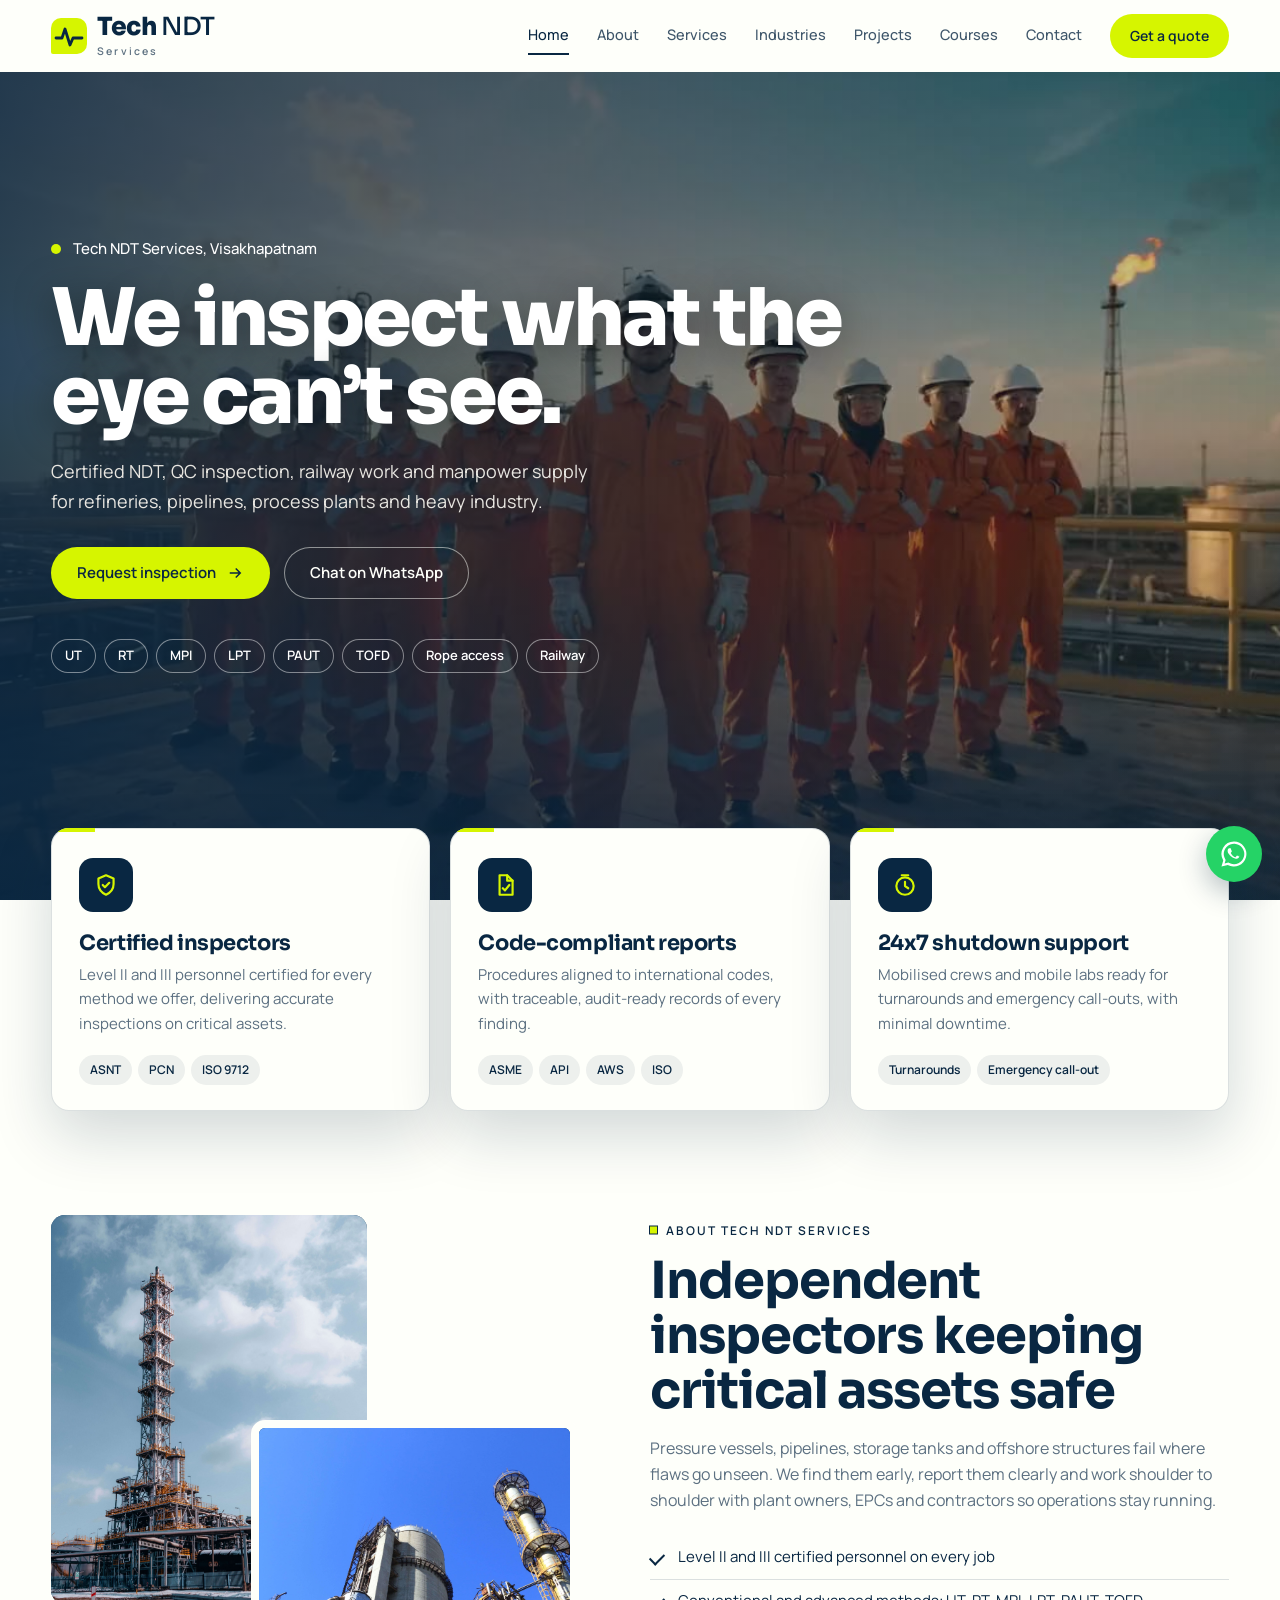
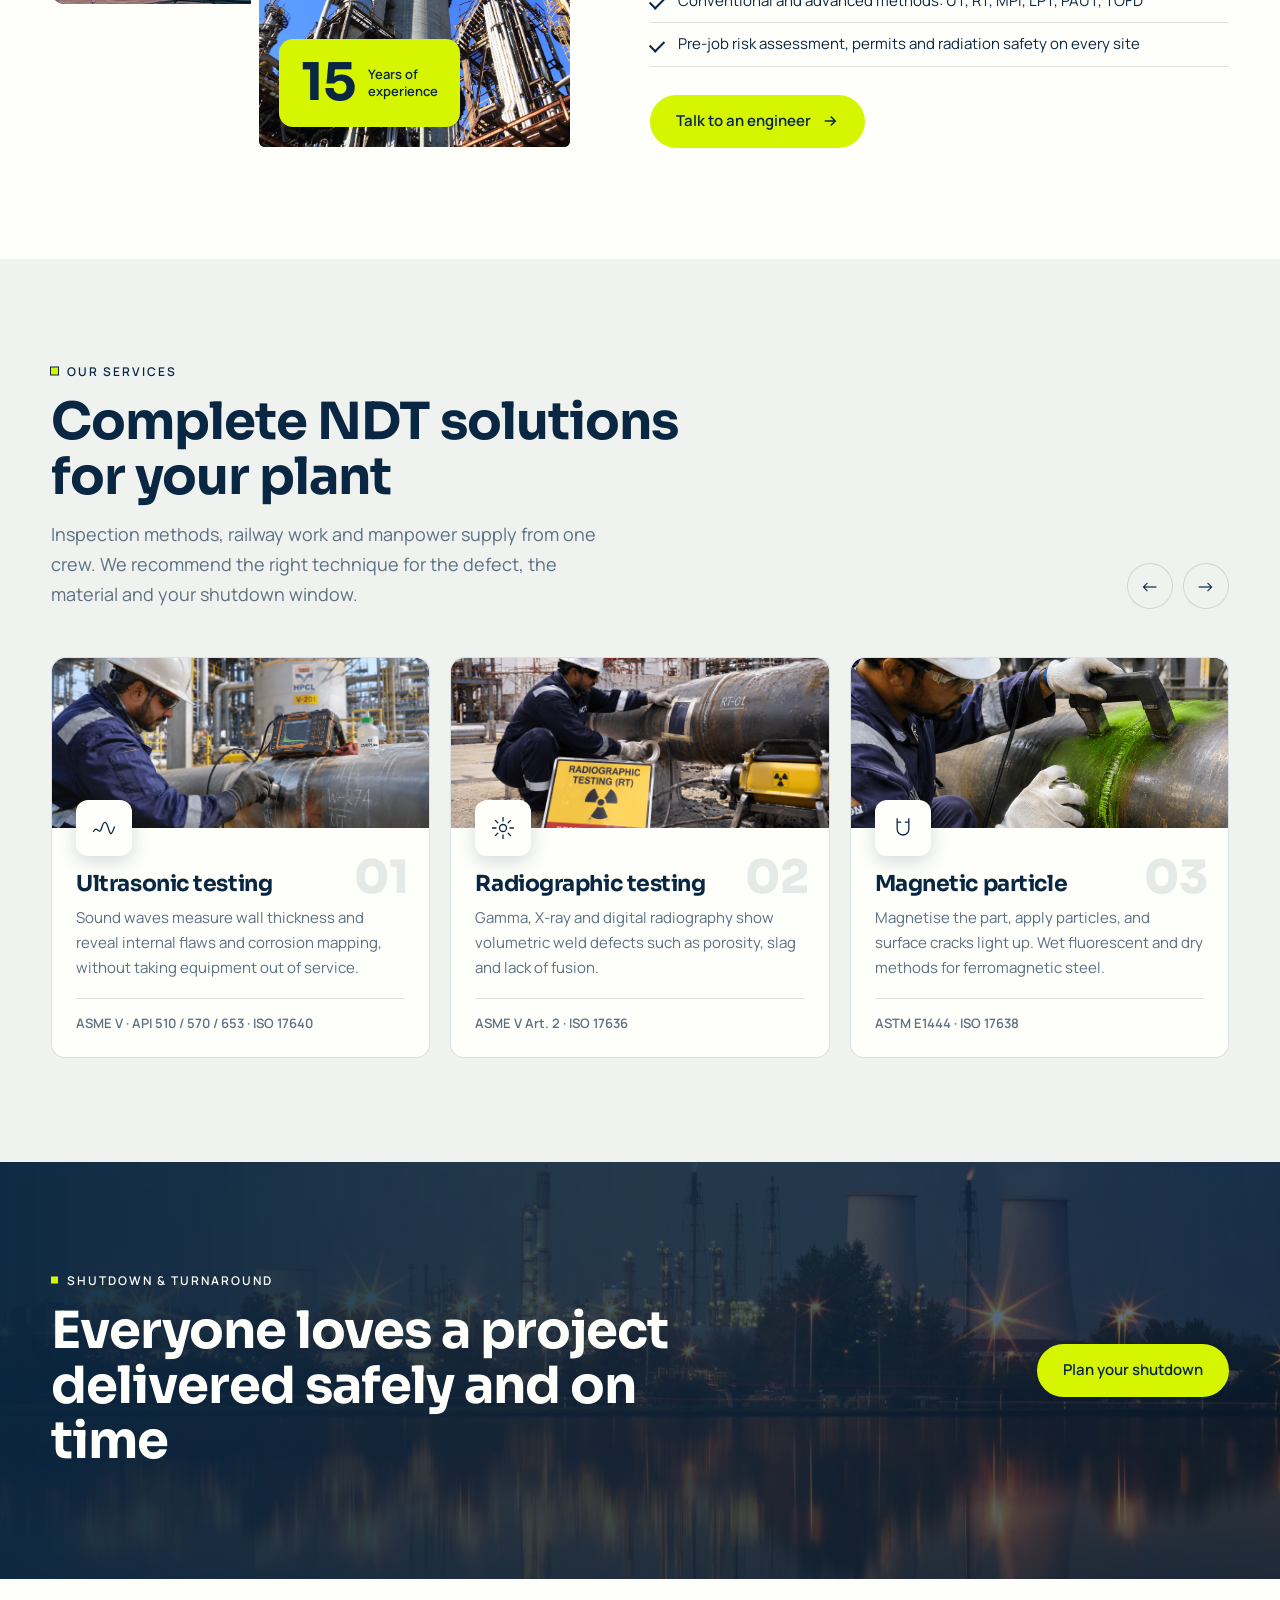
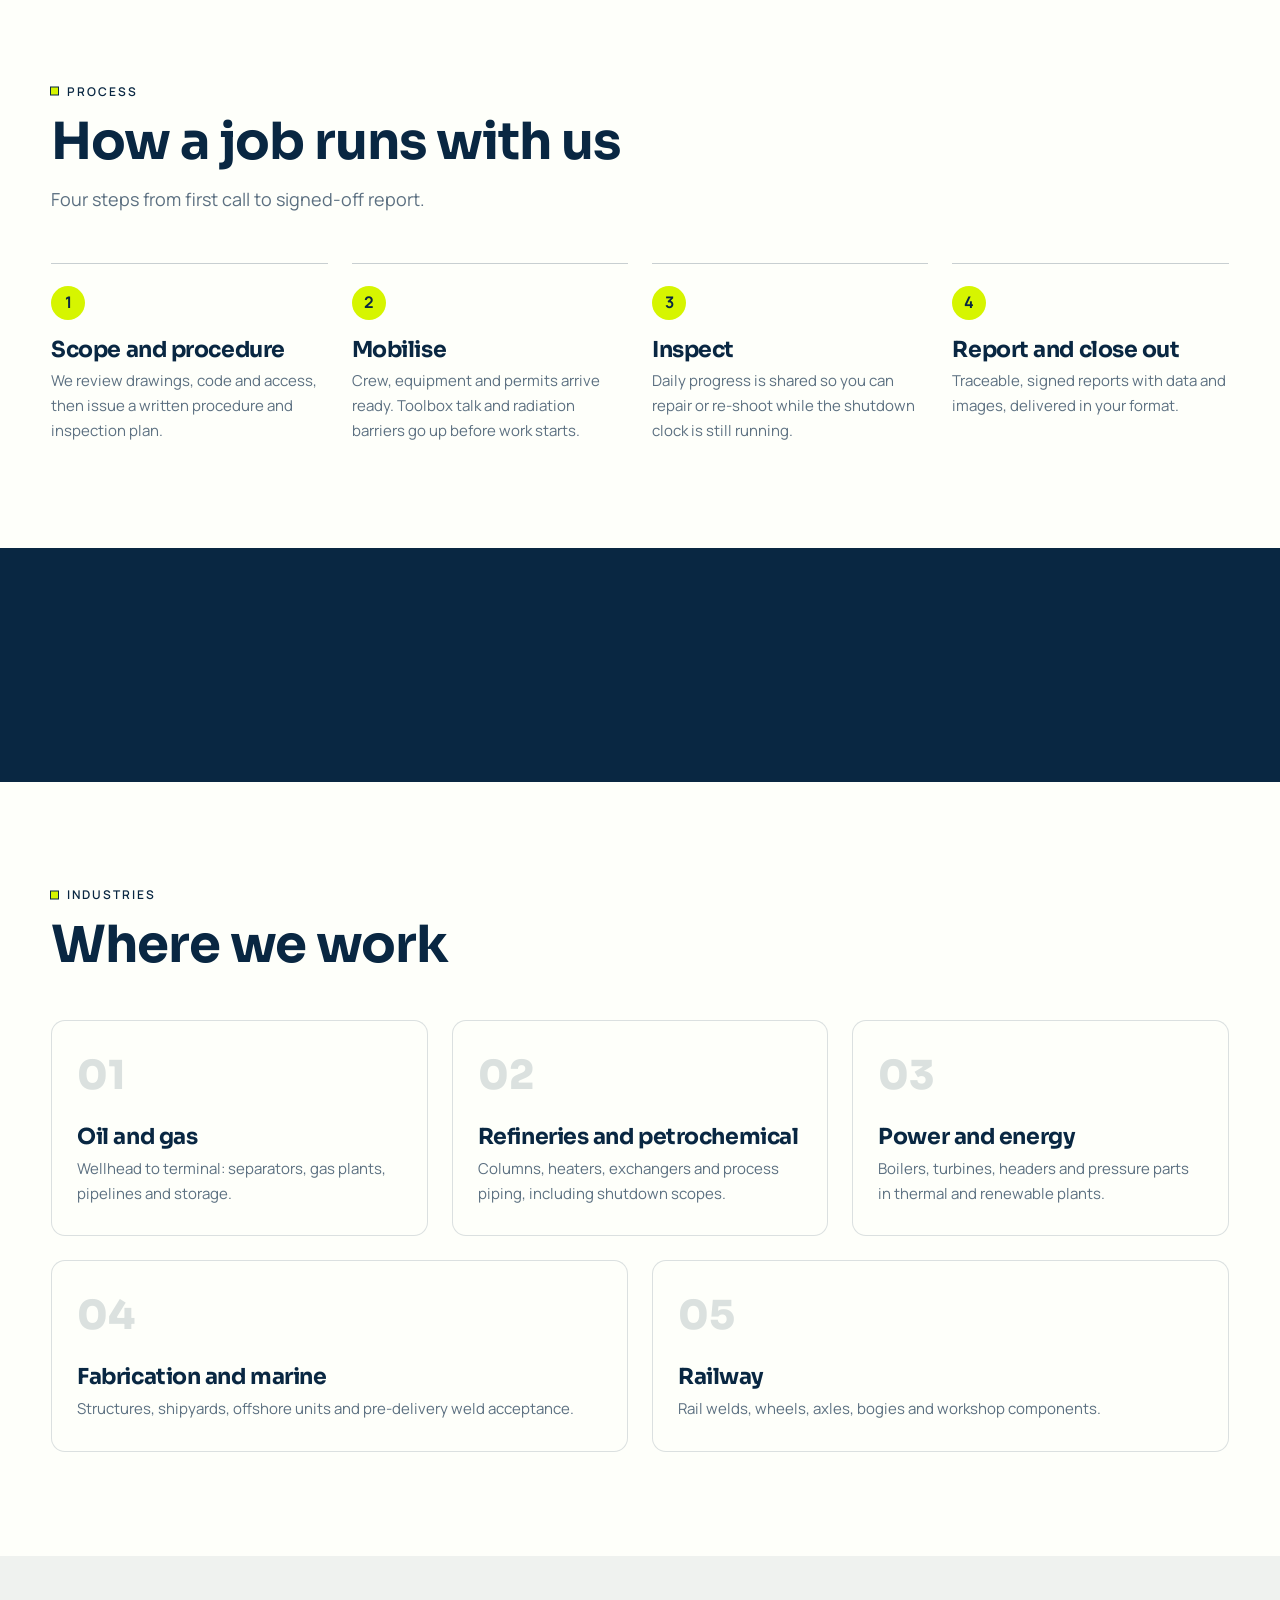
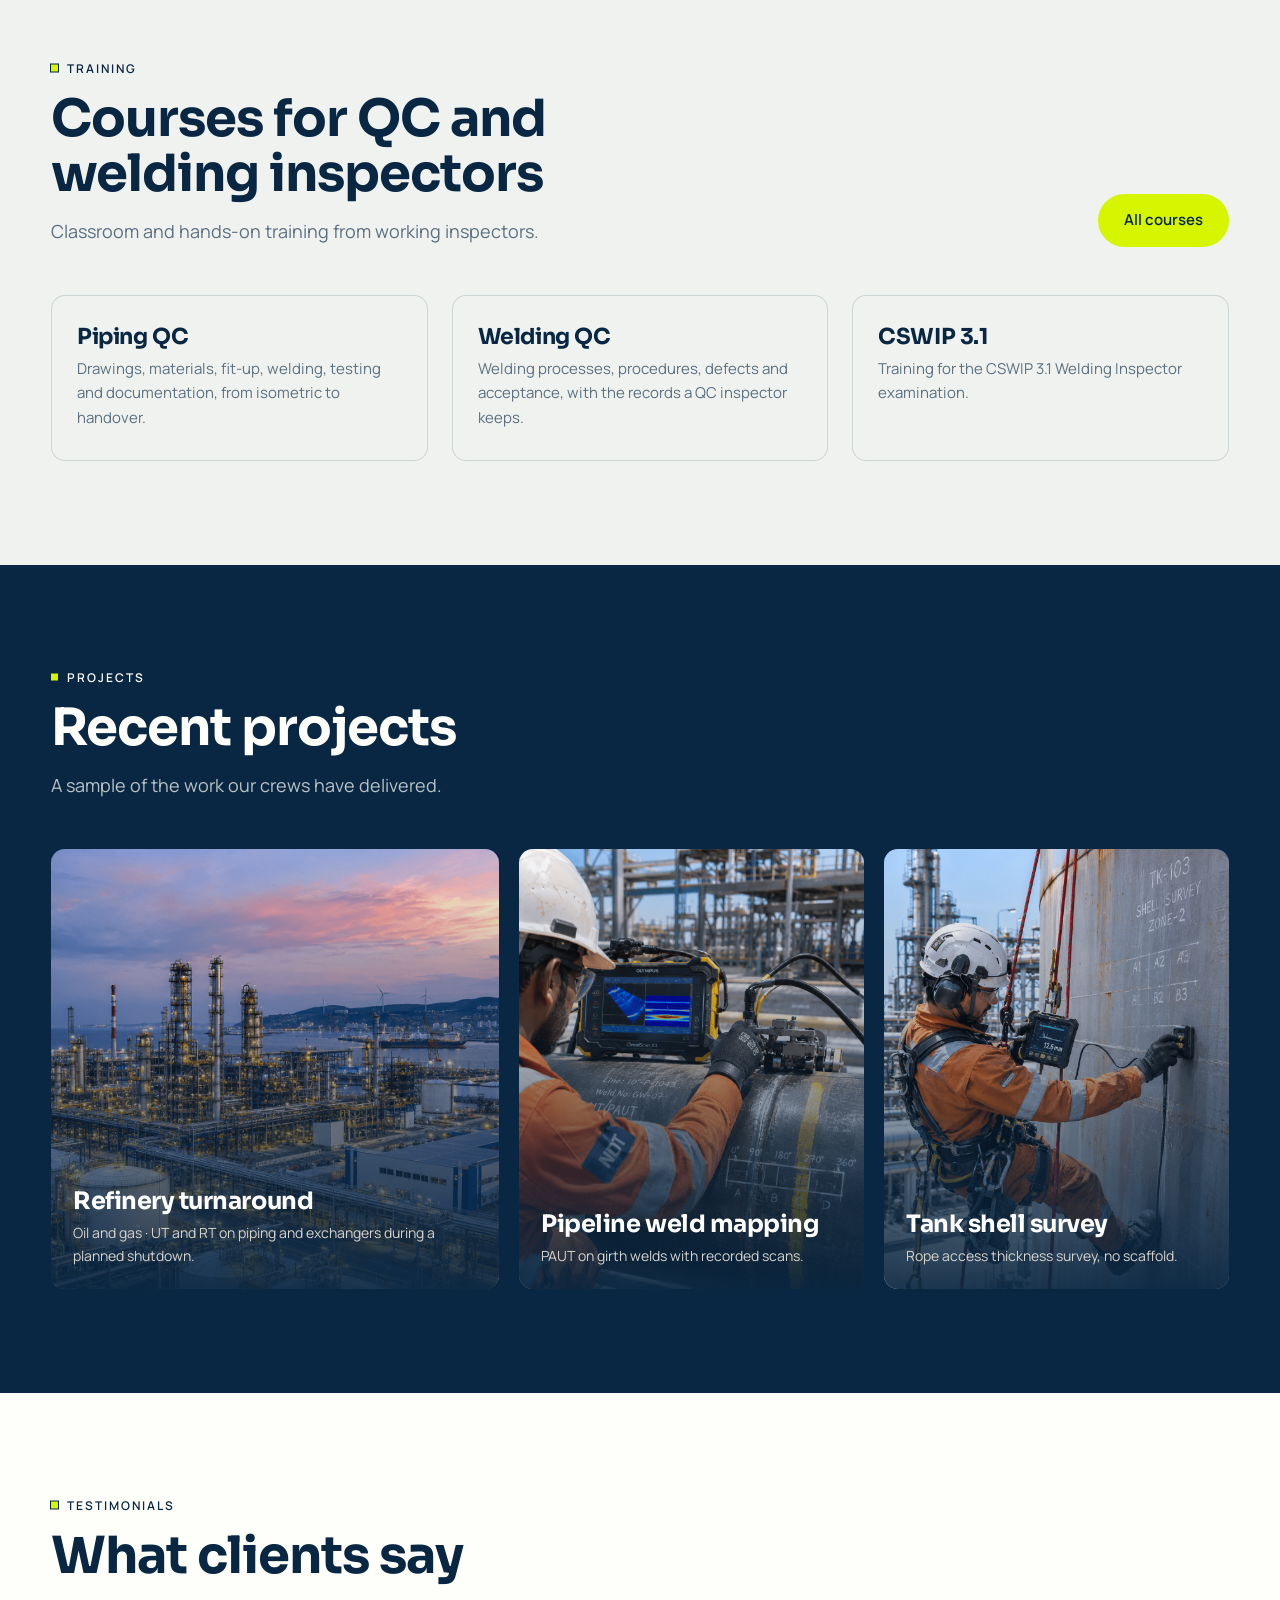
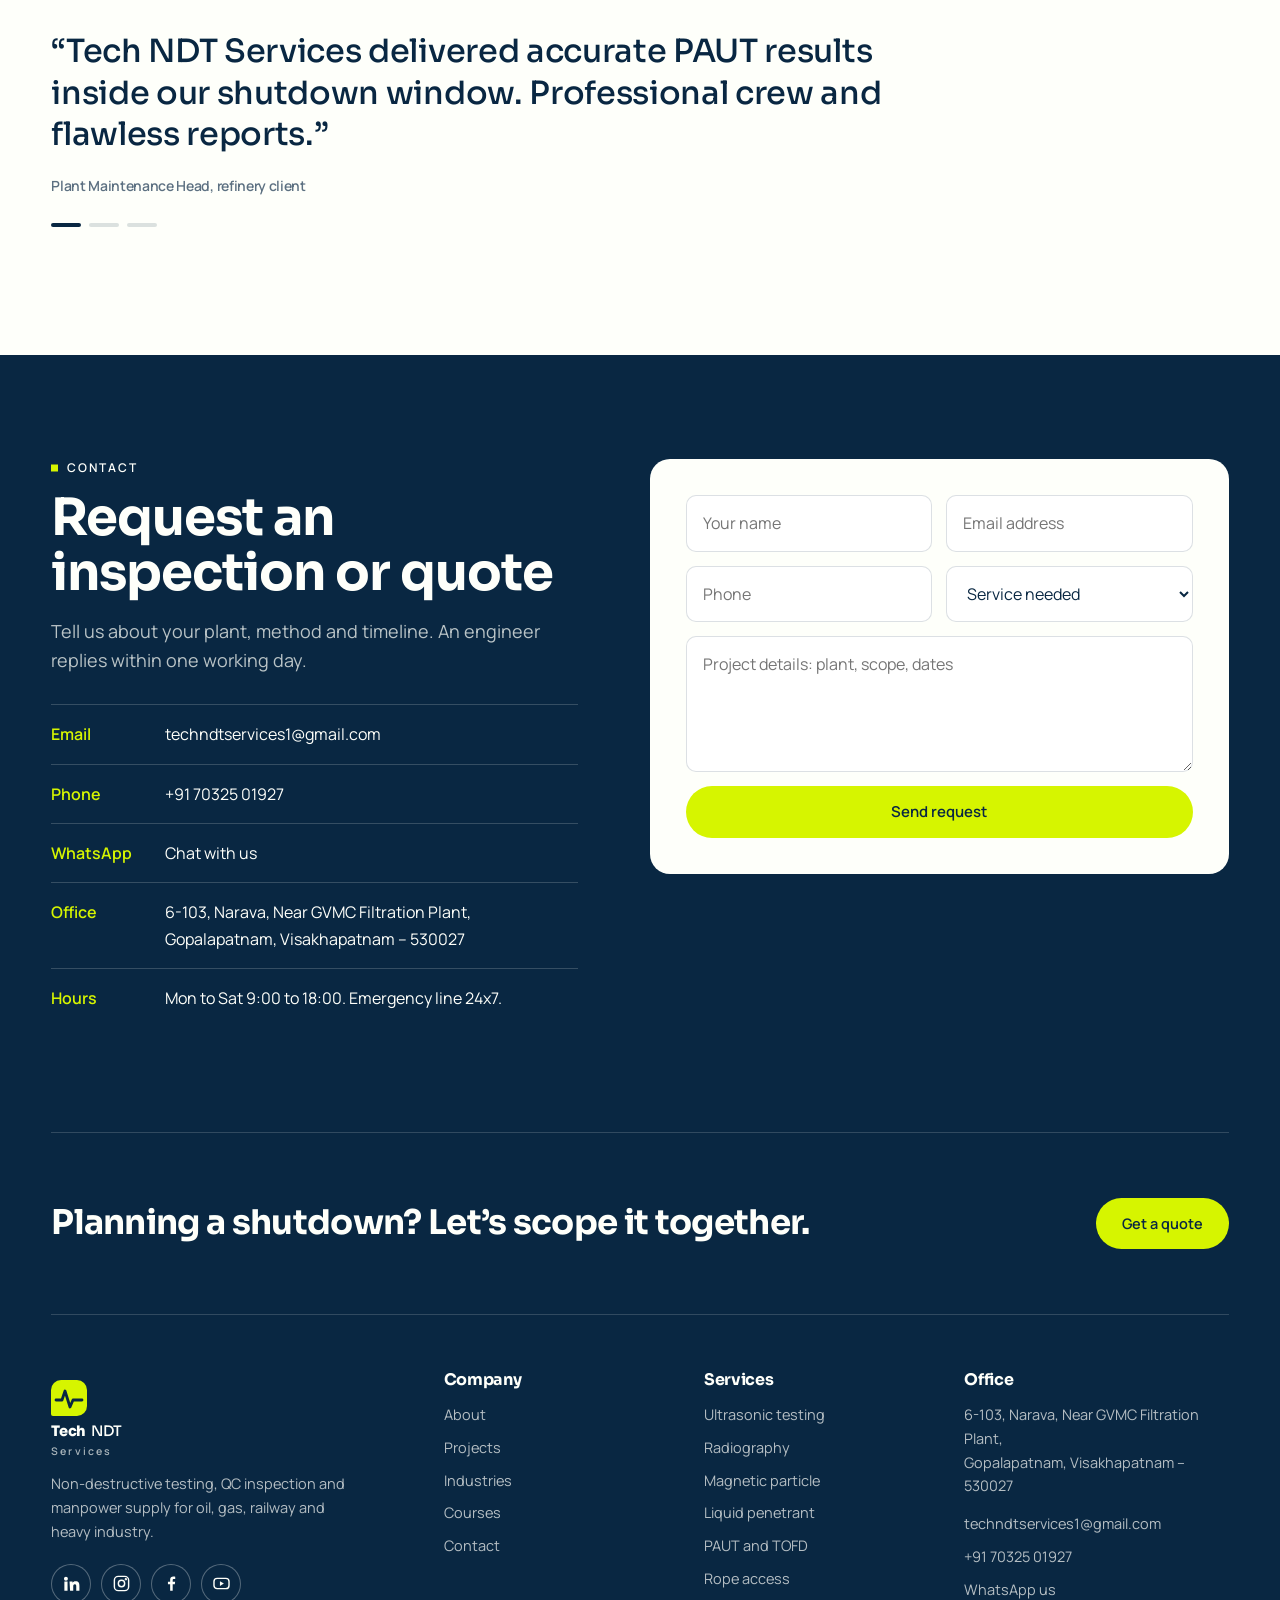
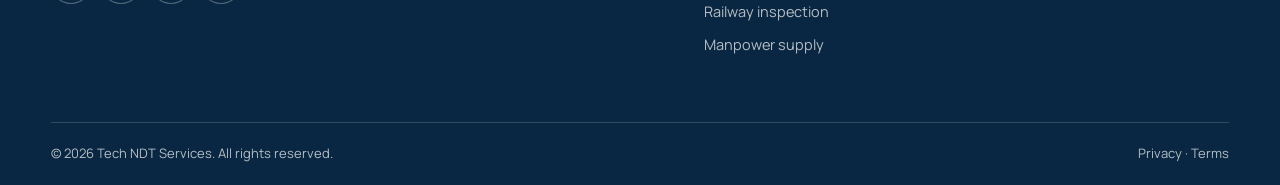
==== index.html @ c0dad872 "Add files via upload" ====
<!DOCTYPE html>
<html lang="en">
<head>
<meta charset="UTF-8">
<meta name="viewport" content="width=device-width, initial-scale=1">
<title>Tech NDT Services | NDT Inspection, QC and Manpower in Visakhapatnam</title>
<meta name="description" content="Tech NDT Services provides UT, RT, MPI, LPT, PAUT, TOFD, rope access, railway inspection and manpower supply from Visakhapatnam, plus NDT and QC training.">
<link rel="preconnect" href="https://fonts.googleapis.com"><link rel="preconnect" href="https://fonts.gstatic.com" crossorigin>
<link href="https://fonts.googleapis.com/css2?family=Sora:wght@500;600;700;800&family=Manrope:wght@400;500;600;700&display=swap" rel="stylesheet">
<link rel="icon" type="image/svg+xml" href="assets/logo-mark.svg">
<link rel="stylesheet" href="styles.css">
</head>
<body>
<header class="header" id="header">
  <div class="container header__in">
    <a href="index.html" class="logo" aria-label="Tech NDT Services"><svg class="logo__mark" viewBox="0 0 36 36" aria-hidden="true"><path d="M5 20h6l3-9 5 16 3-7h9"/></svg><span class="logo__t"><span class="logo__n">Tech<b>NDT</b></span><small>Services</small></span></a>
    <div class="nav__scrim" id="scrim"></div>
    <nav class="nav" id="nav" aria-label="Main"><div class="nav__top">Menu</div><a href="index.html" class="active">Home</a><a href="about.html" >About</a><a href="services.html">Services</a><a href="industries.html">Industries</a><a href="projects.html">Projects</a><a href="courses.html">Courses</a><a href="contact.html">Contact</a><div class="nav__foot"><a class="btn" href="https://wa.me/917032501927?text=Hello%20Tech%20NDT%20Services%2C%20I%20would%20like%20a%20quote%20for%20an%20NDT%20inspection.%20Please%20contact%20me%20to%20discuss%20the%20scope." target="_blank" rel="noopener"><svg viewBox="0 0 24 24" aria-hidden="true"><path d="M12 2a10 10 0 0 0-8.6 15.1L2 22l5-1.3A10 10 0 1 0 12 2zm0 18.2a8.2 8.2 0 0 1-4.2-1.2l-.3-.2-3 .8.8-2.9-.2-.3A8.2 8.2 0 1 1 12 20.2zm4.5-6.1c-.2-.1-1.5-.7-1.7-.8-.2-.1-.4-.1-.6.1l-.8 1c-.1.2-.3.2-.5.1-.7-.4-1.5-.7-2.3-1.6-.6-.7-1-1.4-1.1-1.6-.1-.2 0-.4.1-.5l.4-.5c.1-.1.2-.3.2-.4.1-.2 0-.3 0-.4l-.8-1.8c-.2-.5-.4-.4-.6-.4h-.5c-.2 0-.4.1-.6.3-.2.2-.8.8-.8 1.9s.8 2.2.9 2.3c.1.2 1.6 2.4 3.9 3.4 1.4.6 1.9.6 2.6.5.4-.1 1.5-.6 1.7-1.2.2-.6.2-1.1.1-1.2l-.5-.3z"/></svg> Chat on WhatsApp</a><a class="nav__call" href="tel:+917032501927">Call +91 70325 01927</a><small>Visakhapatnam. Mon to Sat, 9:00 to 18:00</small></div></nav>
    <a href="https://wa.me/917032501927?text=Hello%20Tech%20NDT%20Services%2C%20I%20would%20like%20a%20quote%20for%20an%20NDT%20inspection.%20Please%20contact%20me%20to%20discuss%20the%20scope." target="_blank" rel="noopener" class="btn btn--sm">Get a quote</a>
    <button class="burger" id="burger" aria-label="Open menu" aria-expanded="false" aria-controls="nav"><span></span><span></span><span></span></button>
  </div>
</header>

<section class="hero" id="home">
  <video class="hero__video" id="heroVideo" autoplay muted loop playsinline preload="auto" poster="assets/hero-poster.jpg"><source src="assets/hero.mp4" type="video/mp4"></video>
  <div class="container hero__in">
    <div class="hero__tag">Tech NDT Services, Visakhapatnam</div>
    <h1>We inspect what the eye can’t see.</h1>
    <p>Certified NDT, QC inspection, railway work and manpower supply for refineries, pipelines, process plants and heavy industry.</p>
    <div class="hero__cta"><a href="https://wa.me/917032501927?text=Hello%20Tech%20NDT%20Services%2C%20I%20would%20like%20to%20request%20an%20NDT%20inspection.%20Please%20contact%20me%20to%20discuss%20the%20scope%20and%20dates." target="_blank" rel="noopener" class="btn">Request inspection <svg viewBox="0 0 24 24"><path d="M5 12h14M13 6l6 6-6 6"/></svg></a><a href="https://wa.me/917032501927?text=Hello%20Tech%20NDT%20Services%2C%20I%20would%20like%20to%20enquire." class="btn btn--ghost" target="_blank" rel="noopener">Chat on WhatsApp</a></div>
    <div class="hero__m"><span>UT</span><span>RT</span><span>MPI</span><span>LPT</span><span>PAUT</span><span>TOFD</span><span>Rope access</span><span>Railway</span></div>
  </div>
</section>

<section class="trust">
  <div class="container grid-3">
    <article>
      <div class="trust__ic"><svg viewBox="0 0 24 24"><path d="M12 3l7 3v5c0 5-3 8-7 10-4-2-7-5-7-10V6z"/><path d="M9 12l2 2 4-4"/></svg></div>
      <h3>Certified inspectors</h3>
      <p>Level II and III personnel certified for every method we offer, delivering accurate inspections on critical assets.</p>
      <div class="trust__t"><span>ASNT</span><span>PCN</span><span>ISO 9712</span></div>
    </article>
    <article>
      <div class="trust__ic"><svg viewBox="0 0 24 24"><path d="M7 3h7l5 5v13H7z"/><path d="M14 3v5h5M10 15l2 2 4-5"/></svg></div>
      <h3>Code-compliant reports</h3>
      <p>Procedures aligned to international codes, with traceable, audit-ready records of every finding.</p>
      <div class="trust__t"><span>ASME</span><span>API</span><span>AWS</span><span>ISO</span></div>
    </article>
    <article>
      <div class="trust__ic"><svg viewBox="0 0 24 24"><circle cx="12" cy="13" r="8"/><path d="M12 9v4l3 2M9 3h6"/></svg></div>
      <h3>24x7 shutdown support</h3>
      <p>Mobilised crews and mobile labs ready for turnarounds and emergency call-outs, with minimal downtime.</p>
      <div class="trust__t"><span>Turnarounds</span><span>Emergency call-out</span></div>
    </article>
  </div>
</section>


<section id="about">
  <div class="container about__in">
    <div class="about__media">
      <div class="ph ph--a"><img src="assets/img1.jpg" alt="NDT inspector testing a pipe weld" loading="lazy" onerror="this.remove()"></div><div class="ph ph--b"><img src="assets/img2.jpg" alt="NDT team on site" loading="lazy" onerror="this.remove()"></div>
      <div class="badge-exp reveal"><b data-count="15">0</b><span>Years of<br>experience</span></div>
    </div>
    <div class="about__text">
      <span class="eyebrow">About Tech NDT Services</span><h2>Independent inspectors keeping critical assets safe</h2>
      <p>Pressure vessels, pipelines, storage tanks and offshore structures fail where flaws go unseen. We find them early, report them clearly and work shoulder to shoulder with plant owners, EPCs and contractors so operations stay running.</p>
      <ul class="ticks">
        <li>Level II and III certified personnel on every job</li>
        <li>Conventional and advanced methods: UT, RT, MPI, LPT, PAUT, TOFD</li>
        <li>Pre-job risk assessment, permits and radiation safety on every site</li>
      </ul>
      <a href="https://wa.me/917032501927?text=Hello%20Tech%20NDT%20Services%2C%20I%20would%20like%20to%20talk%20to%20an%20engineer%20about%20our%20inspection%20requirement." target="_blank" rel="noopener" class="btn">Talk to an engineer <svg viewBox="0 0 24 24"><path d="M5 12h14M13 6l6 6-6 6"/></svg></a>
    </div>
  </div>
</section>

<section id="services" class="soft">
  <div class="container">
    <div class="sec-head"><div><span class="eyebrow">Our services</span><h2>Complete NDT solutions for your plant</h2><p class="lead">Inspection methods, railway work and manpower supply from one crew. We recommend the right technique for the defect, the material and your shutdown window.</p></div>
      <div class="arrows"><button id="svPrev" aria-label="Previous">&larr;</button><button id="svNext" aria-label="Next">&rarr;</button></div></div>
    <div class="slider" id="svSlider">
      <article class="svc"><div class="svc__img"><img src="assets/service-1.png" alt="Ultrasonic testing on a pipe" loading="lazy" onerror="this.remove()"></div><span class="svc__n">01</span><div class="svc__ic"><svg viewBox="0 0 48 48"><path d="M6 30c6-12 10 8 14-6s8-12 12 2 6 6 10-4"/></svg></div><h3>Ultrasonic testing</h3><p>Sound waves measure wall thickness and reveal internal flaws and corrosion mapping, without taking equipment out of service.</p><span class="std">ASME V &middot; API 510 / 570 / 653 &middot; ISO 17640</span></article>
      <article class="svc"><div class="svc__img"><img src="assets/service-2.png" alt="Radiographic testing setup" loading="lazy" onerror="this.remove()"></div><span class="svc__n">02</span><div class="svc__ic"><svg viewBox="0 0 48 48"><circle cx="24" cy="24" r="6"/><path d="M24 6v6M24 36v6M6 24h6M36 24h6M11 11l4 4M33 33l4 4M37 11l-4 4M15 33l-4 4"/></svg></div><h3>Radiographic testing</h3><p>Gamma, X-ray and digital radiography show volumetric weld defects such as porosity, slag and lack of fusion.</p><span class="std">ASME V Art. 2 &middot; ISO 17636</span></article>
      <article class="svc"><div class="svc__img"><img src="assets/service-3.png" alt="Magnetic particle inspection of a weld" loading="lazy" onerror="this.remove()"></div><span class="svc__n">03</span><div class="svc__ic"><svg viewBox="0 0 48 48"><path d="M14 8v18a10 10 0 0 0 20 0V8M14 14h6M28 14h6"/></svg></div><h3>Magnetic particle</h3><p>Magnetise the part, apply particles, and surface cracks light up. Wet fluorescent and dry methods for ferromagnetic steel.</p><span class="std">ASTM E1444 &middot; ISO 17638</span></article>
      <article class="svc"><div class="svc__img"><img src="assets/service-4.png" alt="Liquid penetrant testing" loading="lazy" onerror="this.remove()"></div><span class="svc__n">04</span><div class="svc__ic"><svg viewBox="0 0 48 48"><path d="M24 6c8 10 12 16 12 22a12 12 0 0 1-24 0c0-6 4-12 12-22z"/></svg></div><h3>Liquid penetrant</h3><p>Visible and fluorescent dye penetrant for surface-breaking defects on any non-porous material, including stainless and aluminium.</p><span class="std">ASTM E165 &middot; ISO 3452</span></article>
      <article class="svc"><div class="svc__img"><img src="assets/service-5.png" alt="Phased array scanning of a weld" loading="lazy" onerror="this.remove()"></div><span class="svc__n">05</span><div class="svc__ic"><svg viewBox="0 0 48 48"><rect x="6" y="10" width="36" height="24" rx="3"/><path d="M14 28l6-8 6 5 8-10M18 42h12"/></svg></div><h3>PAUT and TOFD</h3><p>Advanced ultrasonics with recorded, repeatable scans. Faster than film, no radiation exclusion zone, ideal for critical welds.</p><span class="std">ISO 13588 &middot; ISO 10863 &middot; ASME V Art. 4</span></article>
      <article class="svc"><div class="svc__img"><img src="assets/service-6.png" alt="Rope access inspection on a tank" loading="lazy" onerror="this.remove()"></div><span class="svc__n">06</span><div class="svc__ic"><svg viewBox="0 0 48 48"><circle cx="24" cy="10" r="4"/><path d="M24 14v14M16 20l8 4 8-4M24 28l-6 12M24 28l6 12M4 4v40"/></svg></div><h3>Rope access inspection</h3><p>Inspection by rope-trained technicians on tank shells, stacks and flare booms, often with no scaffold build time or cost.</p><span class="std">IRATA-trained teams</span></article>
      <article class="svc"><div class="svc__img"><img src="assets/service-10.png" alt="Rail track inspection" loading="lazy" onerror="this.onerror=null;this.src='assets/img2.jpg'"></div><span class="svc__n">07</span><div class="svc__ic"><svg viewBox="0 0 48 48"><path d="M16 6l-6 36M32 6l6 36M12 16h24M10 28h28"/></svg></div><h3>Railway inspection</h3><p>Rail welds, wheels, axles, bogies and workshop components checked with UT, MPI, LPT and visual methods.</p><span class="std">RDSO and railway client specifications</span></article>
      <article class="svc"><div class="svc__img"><img src="assets/hero-poster.jpg" alt="Tech NDT Services field crew" loading="lazy" onerror="this.remove()"></div><span class="svc__n">08</span><div class="svc__ic"><svg viewBox="0 0 48 48"><circle cx="16" cy="14" r="5"/><circle cx="34" cy="16" r="4"/><path d="M6 38c0-8 5-12 10-12s10 4 10 12M28 38c0-6 3-9 7-9s7 3 7 9"/></svg></div><h3>Manpower supply</h3><p>Certified NDT technicians, QC and welding inspectors and rope access teams for shutdowns and projects.</p><span class="std">ASNT, ISO 9712, CSWIP, IRATA</span></article>
    </div>
  </div>
</section>

<section class="banner dark">
  <img class="banner__img" src="assets/img3.jpg" alt="" loading="lazy" onerror="this.remove()">
  <div class="container banner__in">
    <div><span class="eyebrow">Shutdown &amp; turnaround</span><h2>Everyone loves a project delivered safely and on time</h2></div>
    <a href="https://wa.me/917032501927?text=Hello%20Tech%20NDT%20Services%2C%20I%20would%20like%20to%20plan%20a%20shutdown%20or%20turnaround%20inspection%20with%20you.%20Please%20contact%20me." target="_blank" rel="noopener" class="btn">Plan your shutdown</a>
  </div>
</section>

<section id="process">
  <div class="container">
    <div class="sec-head"><div><span class="eyebrow">Process</span><h2>How a job runs with us</h2><p class="lead">Four steps from first call to signed-off report.</p></div></div>
    <ol class="steps">
      <li><h3>Scope and procedure</h3><p>We review drawings, code and access, then issue a written procedure and inspection plan.</p></li>
      <li><h3>Mobilise</h3><p>Crew, equipment and permits arrive ready. Toolbox talk and radiation barriers go up before work starts.</p></li>
      <li><h3>Inspect</h3><p>Daily progress is shared so you can repair or re-shoot while the shutdown clock is still running.</p></li>
      <li><h3>Report and close out</h3><p>Traceable, signed reports with data and images, delivered in your format.</p></li>
    </ol>
  </div>
</section>

<section class="stats dark">
  <div class="container grid-4">
    <div class="stat reveal"><b data-count="1500" data-suffix="+">0</b><span>Inspections completed</span></div>
    <div class="stat reveal"><b data-count="60" data-suffix="+">0</b><span>Certified technicians</span></div>
    <div class="stat reveal"><b data-count="40" data-suffix="+">0</b><span>Clients served</span></div>
    <div class="stat reveal"><b data-count="0">0</b><span>Lost-time incidents</span></div>
  </div>
</section>

<section id="industries">
  <div class="container">
    <div class="sec-head"><div><span class="eyebrow">Industries</span><h2>Where we work</h2></div></div>
    <div class="grid-4 ind-5">
      <div class="ind"><span>01</span><h3><br>Oil and gas</h3><p>Wellhead to terminal: separators, gas plants, pipelines and storage.</p></div>
      <div class="ind"><span>02</span><h3><br>Refineries and petrochemical</h3><p>Columns, heaters, exchangers and process piping, including shutdown scopes.</p></div>
      <div class="ind"><span>03</span><h3><br>Power and energy</h3><p>Boilers, turbines, headers and pressure parts in thermal and renewable plants.</p></div>
      <div class="ind"><span>04</span><h3><br>Fabrication and marine</h3><p>Structures, shipyards, offshore units and pre-delivery weld acceptance.</p></div>
      <div class="ind"><span>05</span><h3><br>Railway</h3><p>Rail welds, wheels, axles, bogies and workshop components.</p></div>
    </div>
  </div>
</section>

<section id="training" class="soft">
  <div class="container">
    <div class="sec-head"><div><span class="eyebrow">Training</span><h2>Courses for QC and welding inspectors</h2><p class="lead">Classroom and hands-on training from working inspectors.</p></div><a href="courses.html" class="btn">All courses</a></div>
    <div class="grid-3">
      <a class="ind" href="courses.html#piping-qc"><h3>Piping QC</h3><p>Drawings, materials, fit-up, welding, testing and documentation, from isometric to handover.</p></a>
      <a class="ind" href="courses.html#welding-qc"><h3>Welding QC</h3><p>Welding processes, procedures, defects and acceptance, with the records a QC inspector keeps.</p></a>
      <a class="ind" href="courses.html#cswip-31"><h3>CSWIP 3.1</h3><p>Training for the CSWIP 3.1 Welding Inspector examination.</p></a>
    </div>
  </div>
</section>

<section id="projects" class="dark">
  <div class="container">
    <div class="sec-head"><div><span class="eyebrow">Projects</span><h2>Recent projects</h2><p class="lead">A sample of the work our crews have delivered.</p></div></div>
    <div class="proj-grid">
      <article class="proj"><div class="ph"><img src="assets/project-1.png" alt="Refinery turnaround inspection" loading="lazy" onerror="this.remove()"></div><div class="proj__tag"><h3>Refinery turnaround</h3><p>Oil and gas &middot; UT and RT on piping and exchangers during a planned shutdown.</p></div></article>
      <article class="proj"><div class="ph"><img src="assets/project-2.png" alt="Pipeline weld mapping" loading="lazy" onerror="this.remove()"></div><div class="proj__tag"><h3>Pipeline weld mapping</h3><p>PAUT on girth welds with recorded scans.</p></div></article>
      <article class="proj"><div class="ph"><img src="assets/project-3.png" alt="Tank shell survey with rope access" loading="lazy" onerror="this.remove()"></div><div class="proj__tag"><h3>Tank shell survey</h3><p>Rope access thickness survey, no scaffold.</p></div></article>
    </div>
  </div>
</section>

<section class="testi">
  <div class="container">
    <div class="sec-head"><div><span class="eyebrow">Testimonials</span><h2>What clients say</h2></div></div>
    <div class="testi__box" id="testi">
      <blockquote class="on">“Tech NDT Services delivered accurate PAUT results inside our shutdown window. Professional crew and flawless reports.”<cite>Plant Maintenance Head, refinery client</cite></blockquote>
      <blockquote>“Their safety culture stood out. Zero incidents across a 45-day turnaround.”<cite>HSE Manager, EPC contractor</cite></blockquote>
      <blockquote>“Fast mobilisation and clear communication. Highly recommended for critical weld inspection.”<cite>Project Manager, fabrication yard</cite></blockquote>
      <div class="dots" id="testiDots"><button class="on" aria-label="Quote 1"></button><button aria-label="Quote 2"></button><button aria-label="Quote 3"></button></div>
    </div>
  </div>
</section>

<section class="contact dark" id="contact">
  <div class="container contact__in">
    <div>
      <span class="eyebrow">Contact</span><h2>Request an inspection or quote</h2>
      <p class="lead">Tell us about your plant, method and timeline. An engineer replies within one working day.</p>
      <ul class="info">
        <li><b>Email</b><span><a href="mailto:techndtservices1@gmail.com">techndtservices1@gmail.com</a></span></li>
        <li><b>Phone</b><span><a href="tel:+917032501927">+91 70325 01927</a></span></li>
        <li><b>WhatsApp</b><span><a href="https://wa.me/917032501927?text=Hello%20Tech%20NDT%20Services%2C%20I%20would%20like%20to%20enquire." target="_blank" rel="noopener">Chat with us</a></span></li>
        <li><b>Office</b><span>6-103, Narava, Near GVMC Filtration Plant, Gopalapatnam, Visakhapatnam – 530027</span></li>
        <li><b>Hours</b><span>Mon to Sat 9:00 to 18:00. Emergency line 24x7.</span></li>
      </ul>
    </div>
    <form class="form" id="form" novalidate>
      <input type="text" name="name" placeholder="Your name" required>
      <input type="email" name="email" placeholder="Email address" required>
      <input type="tel" name="phone" placeholder="Phone">
      <select name="service"><option value="">Service needed</option><option>Ultrasonic testing</option><option>Radiographic testing</option><option>Magnetic particle inspection</option><option>Liquid penetrant testing</option><option>PAUT / TOFD</option><option>Rope access inspection</option><option>Railway inspection</option><option>Manpower supply</option><option>Training / courses</option></select>
      <textarea name="msg" rows="4" placeholder="Project details: plant, scope, dates"></textarea>
      <button class="btn" type="submit">Send request</button>
      <p class="form__ok" id="formOk" hidden>Thanks. Your details are ready to send on WhatsApp, and we reply within one working day.</p>
    </form>
  </div>
</section>

<footer class="footer">
  <div class="container">
    <div class="footer__cta"><h3>Planning a shutdown? Let’s scope it together.</h3><a href="https://wa.me/917032501927?text=Hello%20Tech%20NDT%20Services%2C%20I%20would%20like%20a%20quote%20for%20an%20NDT%20inspection.%20Please%20contact%20me%20to%20discuss%20the%20scope." target="_blank" rel="noopener" class="btn">Get a quote</a></div>
    <div class="footer__in">
      <div><a href="index.html" class="logo" aria-label="Tech NDT Services"><svg class="logo__mark" viewBox="0 0 36 36" aria-hidden="true"><path d="M5 20h6l3-9 5 16 3-7h9"/></svg><span class="logo__t"><span class="logo__n">Tech<b>NDT</b></span><small>Services</small></span></a><p>Non-destructive testing, QC inspection and manpower supply for oil, gas, railway and heavy industry.</p><div class="soc"><a href="#" data-social="linkedin" target="_blank" rel="noopener" aria-label="LinkedIn"><svg viewBox="0 0 24 24"><path d="M4.98 3.5a2.5 2.5 0 1 1 0 5 2.5 2.5 0 0 1 0-5zM3 9.5h4V21H3zM9.5 9.5h3.8v1.6c.6-1 1.9-1.9 3.9-1.9 4 0 4.8 2.6 4.8 6V21h-4v-5.1c0-1.3 0-2.9-1.8-2.9s-2 1.4-2 2.8V21h-4z"/></svg></a><a href="#" data-social="instagram" target="_blank" rel="noopener" aria-label="Instagram"><svg class="s" viewBox="0 0 24 24"><rect x="3" y="3" width="18" height="18" rx="5"/><circle cx="12" cy="12" r="4"/><circle cx="17.5" cy="6.5" r=".6" fill="currentColor"/></svg></a><a href="#" data-social="facebook" target="_blank" rel="noopener" aria-label="Facebook"><svg viewBox="0 0 24 24"><path d="M13.5 21v-8h2.7l.4-3.2h-3.1V7.8c0-.9.3-1.5 1.6-1.5h1.6V3.4c-.3 0-1.3-.1-2.4-.1-2.4 0-4 1.4-4 4.1v2.4H7.5V13h2.8v8z"/></svg></a><a href="#" data-social="youtube" target="_blank" rel="noopener" aria-label="YouTube"><svg class="s" viewBox="0 0 24 24"><rect x="2.5" y="5.5" width="19" height="13" rx="4"/><path d="M10 9l5 3-5 3z" fill="currentColor" stroke="none"/></svg></a></div></div>
      <div><h4>Company</h4><a href="about.html">About</a><a href="projects.html">Projects</a><a href="industries.html">Industries</a><a href="courses.html">Courses</a><a href="contact.html">Contact</a></div>
      <div><h4>Services</h4><a href="services.html#ut">Ultrasonic testing</a><a href="services.html#rt">Radiography</a><a href="services.html#mpi">Magnetic particle</a><a href="services.html#lpt">Liquid penetrant</a><a href="services.html#paut">PAUT and TOFD</a><a href="services.html#rope">Rope access</a><a href="services.html#railway">Railway inspection</a><a href="services.html#manpower">Manpower supply</a></div>
      <div><h4>Office</h4><p>6-103, Narava, Near GVMC Filtration Plant,<br>Gopalapatnam, Visakhapatnam – 530027</p><p><a href="mailto:techndtservices1@gmail.com">techndtservices1@gmail.com</a><a href="tel:+917032501927">+91 70325 01927</a><a href="https://wa.me/917032501927?text=Hello%20Tech%20NDT%20Services%2C%20I%20would%20like%20to%20enquire." target="_blank" rel="noopener">WhatsApp us</a></p></div>
    </div>
    <div class="footer__bot"><span>&copy; <span id="yr"></span> Tech NDT Services. All rights reserved.</span><span>Privacy &middot; Terms</span></div>
  </div>
</footer>
<a class="wa" href="https://wa.me/917032501927?text=Hello%20Tech%20NDT%20Services%2C%20I%20would%20like%20to%20enquire." target="_blank" rel="noopener" aria-label="Chat on WhatsApp"><svg viewBox="0 0 24 24" aria-hidden="true"><path d="M12 2a10 10 0 0 0-8.6 15.1L2 22l5-1.3A10 10 0 1 0 12 2zm0 18.2a8.2 8.2 0 0 1-4.2-1.2l-.3-.2-3 .8.8-2.9-.2-.3A8.2 8.2 0 1 1 12 20.2zm4.5-6.1c-.2-.1-1.5-.7-1.7-.8-.2-.1-.4-.1-.6.1l-.8 1c-.1.2-.3.2-.5.1-.7-.4-1.5-.7-2.3-1.6-.6-.7-1-1.4-1.1-1.6-.1-.2 0-.4.1-.5l.4-.5c.1-.1.2-.3.2-.4.1-.2 0-.3 0-.4l-.8-1.8c-.2-.5-.4-.4-.6-.4h-.5c-.2 0-.4.1-.6.3-.2.2-.8.8-.8 1.9s.8 2.2.9 2.3c.1.2 1.6 2.4 3.9 3.4 1.4.6 1.9.6 2.6.5.4-.1 1.5-.6 1.7-1.2.2-.6.2-1.1.1-1.2l-.5-.3z"/></svg></a>
<script src="script.js"></script>
</body>
</html>
---- styles.css ----
/* PHOTOS: image paths are in index.html (<img src="assets/...">). Images always fill their box (cover).
   Focal point: add style="--pos:center top" on the <img>. */
/* NDT Tech — three colours: ink (navy), signal orange (from the crew's coveralls), paper.
   Photos: drop files into /assets with these names — about-1.jpg, about-2.jpg, project-1..3.jpg, insight-1..3.jpg */
:root{--ink:#092742;--or:#D6F500;--paper:#FEFFFA;
--line:color-mix(in srgb,var(--ink) 14%,transparent);--mut:color-mix(in srgb,var(--ink) 66%,var(--paper));
--hh:72px;--h:'Sora',system-ui,sans-serif;--b:'Manrope',system-ui,sans-serif}
*{box-sizing:border-box;margin:0;padding:0}
html{scroll-behavior:smooth}
body{font-family:var(--b);color:var(--ink);background:var(--paper);line-height:1.65;-webkit-font-smoothing:antialiased}
img,video{max-width:100%;display:block}a{color:inherit;text-decoration:none}ul,ol{list-style:none}
button{font:inherit;cursor:pointer;border:0;background:none;color:inherit}
:focus-visible{outline:2px solid var(--or);outline-offset:3px}
.container{width:min(1180px,92%);margin-inline:auto}
h1,h2,h3,h4{font-family:var(--h);line-height:1.08;letter-spacing:-.02em;font-weight:700}
h2{font-size:clamp(32px,4vw,52px)}h3{font-size:22px}
section{padding:104px 0}
.lead{font-size:18px;color:var(--mut);max-width:560px;margin-top:16px}
.dark{background:var(--ink);color:var(--paper)}.dark .lead,.dark p{color:color-mix(in srgb,var(--paper) 72%,var(--ink))}

.btn{display:inline-flex;align-items:center;gap:10px;background:var(--or);color:var(--ink);font-weight:600;font-size:15px;padding:14px 26px;border-radius:999px;transition:.25s}
.btn svg{width:18px;height:18px;fill:none;stroke:currentColor;stroke-width:2;transition:.25s}
.btn:hover{background:var(--ink);color:var(--paper)}.dark .btn:hover,.hero .btn:hover,.footer .btn:hover{background:var(--paper);color:var(--ink)}.btn:hover svg{transform:translateX(4px)}
.btn--sm{padding:10px 20px;font-size:14px}
.btn--ghost{background:transparent;color:var(--paper);box-shadow:inset 0 0 0 1px color-mix(in srgb,var(--paper) 50%,transparent)}
.btn--ghost:hover{background:var(--paper);color:var(--ink)}

/* Header */
.header{position:sticky;top:0;z-index:50;background:var(--paper);color:var(--ink);transition:.3s}
.header.scrolled{box-shadow:0 8px 24px color-mix(in srgb,var(--ink) 10%,transparent)}
.header__in{display:flex;align-items:center;gap:28px;height:var(--hh)}
.logo{display:flex;align-items:center;gap:10px;font-family:var(--h);font-size:25px;font-weight:800;letter-spacing:-.02em}
.logo b{font-weight:500;margin-left:5px}
.logo__mark{width:36px;height:36px;flex:none;background:var(--or);border-radius:10px 10px 10px 2px}
.logo__mark path{fill:none;stroke:var(--ink);stroke-width:2.8;stroke-linecap:round;stroke-linejoin:round}
.logo__t{display:flex;flex-direction:column;line-height:1}
.logo__t small{font:600 10.5px var(--b);letter-spacing:.2em;margin-top:5px;opacity:.65}
.nav{display:flex;gap:28px;margin-left:auto}
.nav a{font-size:14.5px;font-weight:500;opacity:.78;transition:.2s;padding:6px 0;border-bottom:2px solid transparent}
.nav a:hover,.nav a.active{opacity:1;border-color:var(--ink)}
.burger{display:none;width:42px;height:42px;flex-direction:column;gap:6px;justify-content:center;align-items:center}
.burger span{width:22px;height:2px;background:var(--ink)}

/* Shared blocks */
.eyebrow{display:block;font:600 12px var(--b);letter-spacing:2px;text-transform:uppercase;margin-bottom:14px;padding-left:16px;position:relative}
.eyebrow::before{content:'';position:absolute;left:0;top:50%;width:7px;height:7px;background:var(--or);box-shadow:0 0 0 1px var(--ink);transform:translateY(-50%)}
.dark .eyebrow::before,.banner .eyebrow::before{box-shadow:none}
.grid-3{display:grid;grid-template-columns:repeat(3,1fr);gap:24px}
.grid-4{display:grid;grid-template-columns:repeat(4,1fr);gap:24px}
.sec-head{display:flex;justify-content:space-between;align-items:flex-end;gap:24px;margin-bottom:48px}
.sec-head h2{max-width:660px}
.reveal{opacity:0;transform:translateY(20px);transition:opacity .7s,transform .7s}.reveal.in{opacity:1;transform:none}
.ph{overflow:hidden;background:linear-gradient(135deg,#1c4468,#092742);border-radius:14px}
.ph img,.svc__img img{position:absolute;inset:0;width:100%;height:100%;object-fit:cover;object-position:var(--pos,center)}

/* Trust row */
.trust{padding:0}.trust .grid-3{padding-top:64px}
.trust article{background:color-mix(in srgb,var(--ink) 6%,var(--paper));border-radius:14px;padding:30px 28px;transition:.3s}.trust article:hover{background:var(--paper);box-shadow:0 18px 40px color-mix(in srgb,var(--ink) 14%,transparent);transform:translateY(-6px)}
.trust p{color:var(--mut);font-size:15px;margin-top:8px}

/* About */
.about__in{display:grid;grid-template-columns:1fr 1.1fr;gap:72px;align-items:center}
.about__media{position:relative;height:540px}
.about__media .ph{position:absolute}.ph--a{left:0;top:0;width:60%;height:72%}
.ph--b{right:0;bottom:0;width:62%;height:62%;border:8px solid var(--paper)}
.badge-exp{position:absolute;left:calc(38% + 28px);bottom:28px;background:var(--or);padding:18px 22px;border-radius:14px;display:flex;align-items:center;gap:12px;z-index:2}
.badge-exp b{font-family:var(--h);font-size:52px;line-height:1}.badge-exp span{font-size:13px;font-weight:600;line-height:1.3}
.about__text p{color:var(--mut);margin-top:16px}
.ticks{margin:22px 0 28px}.ticks li{padding:9px 0 9px 28px;border-bottom:1px solid var(--line);position:relative;font-size:15px}
.ticks li::before{content:"";position:absolute;left:0;top:17px;width:12px;height:7px;border-left:2px solid var(--ink);border-bottom:2px solid var(--ink);transform:rotate(-45deg)}

/* Services */
.soft{background:color-mix(in srgb,var(--ink) 6%,var(--paper))}
.svc__img{position:relative;overflow:hidden;height:170px;background-size:cover;background-position:var(--pos,center);background-repeat:no-repeat;background:linear-gradient(135deg,#1c4468,#092742);border-radius:14px 14px 0 0}

.arrows{display:flex;gap:10px}.arrows button{width:46px;height:46px;border-radius:50%;box-shadow:inset 0 0 0 1px var(--line);font-size:19px;transition:.25s}
.arrows button:hover{background:var(--ink);color:var(--paper)}
.slider{display:flex;gap:20px;overflow-x:auto;scroll-snap-type:x mandatory;scrollbar-width:none}
.slider::-webkit-scrollbar{display:none}
.svc{flex:0 0 calc((100% - 40px)/3);scroll-snap-align:start;border:1px solid var(--line);border-radius:14px;background:var(--paper);transition:.3s;display:flex;flex-direction:column;overflow:hidden}
.svc h3{padding:16px 24px 0}
.svc:hover{background:var(--ink);color:var(--paper)}
.svc:hover p,.svc:hover .std{color:color-mix(in srgb,var(--paper) 70%,var(--ink))}
.svc{position:relative}.svc__ic{width:56px;height:56px;margin:-28px 0 0 24px;position:relative;background:var(--paper);border-radius:12px;display:grid;place-items:center;box-shadow:0 6px 18px color-mix(in srgb,var(--ink) 16%,transparent)}
.svc__ic svg{width:28px;height:28px;fill:none;stroke:var(--ink);stroke-width:2.2;stroke-linecap:round;stroke-linejoin:round}
.svc__n{position:absolute;right:20px;top:190px;font:800 46px var(--h);color:color-mix(in srgb,var(--ink) 10%,transparent);transition:.3s}.svc:hover .svc__n{color:color-mix(in srgb,var(--paper) 16%,transparent)}
.svc p{font-size:15px;color:var(--mut);padding:0 24px;margin:10px 0 18px}
.svc .std{font-size:13px;font-weight:600;color:var(--mut);border-top:1px solid var(--line);padding-top:14px;margin:auto 24px 22px}

/* Process (a true sequence, so it is numbered) */
.steps{display:grid;grid-template-columns:repeat(4,1fr);gap:24px;counter-reset:s}
.steps li{counter-increment:s;border-top:1px solid color-mix(in srgb,currentColor 22%,transparent);padding-top:22px}
.steps li::before{content:counter(s);display:grid;place-items:center;width:34px;height:34px;border-radius:50%;background:var(--or);color:var(--ink);font-weight:700;margin-bottom:18px}
.steps p{font-size:15px;margin-top:8px;color:var(--mut)}

/* Banner */
.banner{background-color:var(--ink);position:relative;overflow:hidden;padding:110px 0}
.banner::before{content:"";position:absolute;inset:0;z-index:1;background:linear-gradient(90deg,rgba(9,39,66,.94),rgba(9,39,66,.6))}
.banner__img{position:absolute;inset:0;width:100%;height:100%;object-fit:cover;object-position:var(--pos,center)}
.banner__in{position:relative;z-index:2;display:flex;align-items:center;justify-content:space-between;gap:30px;flex-wrap:wrap}.banner h2{max-width:640px}
/* Stats */
.stats{padding:72px 0}
.stat b{color:#fff;font-family:var(--h);font-size:64px;font-weight:800;display:block;line-height:1;letter-spacing:-.03em}
.stat span{font-size:14px;color:#fff}

/* Industries */
.ind{padding:30px 26px;border-radius:14px;box-shadow:inset 0 0 0 1px var(--line);transition:.3s}

.ind span{font:800 40px var(--h);color:color-mix(in srgb,var(--ink) 14%,transparent);transition:.3s}
.ind:hover{background:var(--ink);color:var(--paper);transform:translateY(-6px)}.ind:hover span{color:var(--or)}.ind:hover p{color:color-mix(in srgb,var(--paper) 72%,var(--ink))}
.ind p{font-size:15px;color:var(--mut);margin-top:8px}

/* Projects */
.proj-grid{display:grid;grid-template-columns:1.3fr 1fr 1fr;gap:20px}
.proj{position:relative;height:440px;overflow:hidden;border-radius:14px}
.proj .ph{position:absolute;inset:0;border-radius:0;transition:transform .8s}.proj:hover .ph{transform:scale(1.05)}
.proj::after{content:"";position:absolute;inset:0;background:linear-gradient(0deg,rgba(9,39,66,.92),rgba(9,39,66,.25) 60%,transparent)}
.proj__tag{position:absolute;left:22px;right:22px;bottom:22px;z-index:2;color:#fff}
.proj__tag h3{font-size:24px}.proj__tag p{font-size:14px;color:#d6d3cd;margin-top:6px}

/* Testimonials */
.testi__box{max-width:860px;min-height:220px}
.testi blockquote{display:none;font-family:var(--h);font-size:clamp(22px,2.6vw,32px);line-height:1.3;letter-spacing:-.01em;font-weight:500}
.testi blockquote.on{display:block;animation:fade .6s both}
.testi cite{display:block;margin-top:20px;font:600 14px var(--b);color:var(--mut)}
.dots{display:flex;gap:8px;margin-top:28px}.dots button{width:30px;height:4px;border-radius:4px;background:var(--line)}.dots button.on{background:var(--ink)}
@keyframes fade{from{opacity:0;transform:translateY(8px)}}

/* Insights + FAQ */
.post .ph{height:210px;margin-bottom:18px}
.post small{color:var(--mut);font-size:13px}.post h3{font-size:24px;margin:6px 0 10px}
details{border-bottom:1px solid var(--line)}summary{cursor:pointer;list-style:none;font-weight:600;padding:14px 0;display:flex;justify-content:space-between;gap:12px}
summary::-webkit-details-marker{display:none}summary::after{content:"+";color:var(--or);font-size:22px;line-height:1}
details[open] summary::after{content:"\2212"}
details p{color:var(--mut);font-size:15px;padding:0 0 16px}
.post ul{padding:0 0 14px}.post li{font-size:14.5px;color:var(--mut);padding:5px 0 5px 18px;position:relative}.post li::before{content:"";position:absolute;left:0;top:14px;width:7px;height:2px;background:var(--or)}
.faq{display:grid;grid-template-columns:.8fr 1.2fr;gap:72px;margin-top:88px}

/* Contact */
.contact__in{display:grid;grid-template-columns:1fr 1.1fr;gap:72px;align-items:start}
.info{margin-top:28px}.info li{display:flex;gap:18px;padding:16px 0;border-top:1px solid color-mix(in srgb,var(--paper) 18%,transparent);font-size:16px}
.info b{width:84px;color:var(--or);font-weight:600;flex:none}
.form{background:var(--paper);color:var(--ink);padding:36px;border-radius:20px;display:grid;grid-template-columns:1fr 1fr;gap:14px}
.form .full,.form textarea,.form button,.form__ok{grid-column:1/-1}
.form input,.form select,.form textarea{width:100%;padding:14px 16px;border:1px solid var(--line);border-radius:10px;font:inherit;background:#fff;color:var(--ink);outline:0;transition:.2s}
.form input:focus,.form select:focus,.form textarea:focus{border-color:var(--ink);box-shadow:0 0 0 3px color-mix(in srgb,var(--ink) 15%,transparent)}
.form .err{border-color:#d33}.form button{justify-content:center}
.form__ok{color:var(--ink)!important;font-weight:600;margin:0!important}

/* Footer */
.footer{background:var(--ink);color:color-mix(in srgb,var(--paper) 70%,var(--ink));padding:0}
.footer__cta{display:flex;justify-content:space-between;align-items:center;gap:24px;flex-wrap:wrap;padding:56px 0;border-top:1px solid color-mix(in srgb,var(--paper) 16%,transparent);border-bottom:1px solid color-mix(in srgb,var(--paper) 16%,transparent)}
.footer__cta h3{font-size:clamp(24px,3vw,34px);color:var(--paper)}
.footer .logo{color:var(--paper)}
.footer__in{display:grid;grid-template-columns:1.6fr 1fr 1fr 1.2fr;gap:40px;padding:56px 0}
.footer h4{color:var(--paper);font-size:16px;margin-bottom:14px}
.footer a{display:block;font-size:14.5px;margin:9px 0;transition:.2s}.footer a:hover{color:var(--or)}
.footer p{font-size:14.5px;margin-top:14px;max-width:300px}
.footer__bot{border-top:1px solid color-mix(in srgb,var(--paper) 16%,transparent);padding:20px 0;font-size:13px;display:flex;justify-content:space-between;gap:12px;flex-wrap:wrap}

@media(max-width:1000px){
.grid-4,.steps{grid-template-columns:repeat(2,1fr)}.about__in,.contact__in,.faq{grid-template-columns:1fr;gap:44px}
.about__media{height:460px}.svc{flex-basis:calc((100% - 20px)/2)}.proj-grid{grid-template-columns:1fr}.proj{height:320px}.footer__in{grid-template-columns:1fr 1fr}}
@media(max-width:760px){
:root{--hh:64px}section{padding:72px 0}.header__in{gap:10px}
.grid-3{grid-template-columns:1fr}.svc{flex-basis:86%}.sec-head{flex-direction:column;align-items:flex-start}
.form{grid-template-columns:1fr;padding:24px}.stat b{font-size:48px}}
@media(max-width:760px){#industries .grid-4{display:flex;gap:16px;overflow-x:auto;scroll-snap-type:x mandatory;scrollbar-width:none}#industries .grid-4::-webkit-scrollbar{display:none}#industries .ind{flex:0 0 78%;scroll-snap-align:start}}
@media(prefers-reduced-motion:reduce){*{animation:none!important;transition:none!important}.reveal{opacity:1;transform:none}}

/* Hero: normal looping video */
.hero{position:relative;padding:0;min-height:calc(100svh - var(--hh));display:flex;align-items:center;overflow:hidden;isolation:isolate;color:#fff;background:var(--ink) url(assets/hero-poster.jpg) center/cover}
.hero__video{position:absolute;inset:0;width:100%;height:100%;object-fit:cover;z-index:-2}
.hero::before{content:"";position:absolute;inset:0;z-index:-1;background:linear-gradient(90deg,rgba(9,39,66,.86),rgba(9,39,66,.45) 60%,rgba(9,39,66,.12)),linear-gradient(0deg,rgba(9,39,66,.65),transparent 40%)}
.hero__in{padding:88px 0 96px}
.hero__tag{display:flex;align-items:center;gap:12px;font-size:15px;font-weight:500;margin-bottom:18px}
.hero__tag::before{content:"";width:10px;height:10px;border-radius:50%;background:var(--or)}
.hero h1{font-size:clamp(40px,6.2vw,88px);font-weight:800;line-height:.98;letter-spacing:-.035em;max-width:900px;text-shadow:0 6px 40px rgba(0,0,0,.4)}
.hero p{max-width:540px;margin-top:22px;font-size:18px;color:#e8e6e1}
.hero__cta{display:flex;gap:14px;flex-wrap:wrap;margin-top:30px}
.hero__m{display:flex;flex-wrap:wrap;gap:8px;margin-top:40px;max-width:640px}
.hero__m span{padding:6px 14px;border-radius:999px;font-size:13px;font-weight:600;box-shadow:inset 0 0 0 1px rgba(255,255,255,.45)}
@media(max-width:760px){.hero{background-image:url(assets/hero-poster-mobile.jpg);background-position:center 30%}.hero__in{padding:56px 0 64px}.hero h1{font-size:clamp(38px,11.5vw,62px)}.hero p{font-size:15.5px}}

/* WhatsApp button, social icons, extras */
.wa{position:fixed;right:18px;bottom:18px;z-index:45;width:56px;height:56px;border-radius:50%;background:#25D366;color:#fff;display:grid;place-items:center;box-shadow:0 10px 28px rgba(9,39,66,.3);transition:.25s}
.wa:hover{transform:scale(1.08)}.wa svg{width:30px;height:30px;fill:currentColor}
.soc{display:flex;gap:10px;margin-top:20px}
.footer .soc a{display:grid;place-items:center;width:40px;height:40px;margin:0;border-radius:50%;box-shadow:inset 0 0 0 1px color-mix(in srgb,var(--paper) 30%,transparent);color:var(--paper)}
.footer .soc a:hover{background:var(--or);color:var(--ink);box-shadow:none}
.soc svg{width:19px;height:19px;fill:currentColor}
.soc svg.s{fill:none;stroke:currentColor;stroke-width:1.8;stroke-linecap:round;stroke-linejoin:round}
.info b{width:96px}.info a:hover{color:var(--or)}
.ind-5{grid-template-columns:repeat(6,1fr)}
.ind-5 .ind{grid-column:span 2}.ind-5 .ind:nth-child(n+4){grid-column:span 3}
@media(max-width:1000px){.ind-5{grid-template-columns:repeat(2,1fr)}.ind-5 .ind,.ind-5 .ind:nth-child(n+4){grid-column:auto}.ind-5 .ind:last-child{grid-column:1/-1}}
@media(max-width:760px){.ind-5 .ind:last-child{grid-column:auto}}

/* Slide-in menu (tablet and phone) */
.burger span{transition:.3s}
.nav__top,.nav__foot,.nav__scrim{display:none}
@media(max-width:1100px){
.header__in{gap:12px}
.header .btn{margin-left:auto}
.burger{display:flex;position:relative;z-index:70}
.nav{position:fixed;top:0;right:0;height:100vh;height:100dvh;width:min(400px,88vw);margin:0;flex-direction:column;gap:6px;padding:92px 22px 24px;background:var(--paper);z-index:60;transform:translateX(104%);transition:transform .45s cubic-bezier(.2,.8,.2,1);overflow-y:auto;counter-reset:n}
.nav.open{transform:none;box-shadow:-24px 0 60px rgba(9,39,66,.25)}
.nav__top{display:block;font:700 12.5px var(--b);letter-spacing:.16em;text-transform:uppercase;color:var(--mut);padding:0 16px 10px}
.nav>a{display:flex;align-items:center;gap:14px;padding:14px 16px;border:0;border-radius:14px;font:600 19px var(--h);opacity:0;transform:translateX(26px);transition:opacity .35s,transform .35s,background .2s,color .2s;counter-increment:n}
.nav.open>a{opacity:1;transform:none}
.nav>a:nth-child(2){transition-delay:.08s}.nav>a:nth-child(3){transition-delay:.12s}.nav>a:nth-child(4){transition-delay:.16s}.nav>a:nth-child(5){transition-delay:.2s}.nav>a:nth-child(6){transition-delay:.24s}.nav>a:nth-child(7){transition-delay:.28s}.nav>a:nth-child(8){transition-delay:.32s}
.nav>a::before{content:"0" counter(n);font:700 12px var(--b);color:var(--mut);width:22px}
.nav>a::after{content:"\2192";margin-left:auto;opacity:.35;transition:.2s}
.nav>a:hover{background:color-mix(in srgb,var(--ink) 6%,var(--paper))}.nav>a:hover::after{opacity:1;transform:translateX(4px)}
.nav>a.active{background:var(--ink);color:var(--paper);opacity:1}.nav>a.active::before{color:var(--or)}.nav>a.active::after{opacity:1;color:var(--or)}
.nav__foot{display:block;margin-top:auto;padding:20px 6px 0;border-top:1px solid var(--line)}
.nav__foot .btn{width:100%;justify-content:center}
.nav__foot .btn svg{fill:currentColor;stroke:none;width:20px;height:20px}
.nav__call{display:flex;justify-content:center;align-items:center;margin-top:10px;padding:13px;border-radius:999px;font-weight:600;font-size:15px;box-shadow:inset 0 0 0 1.5px var(--ink);transition:.2s}
.nav__call:hover{background:var(--ink);color:var(--paper)}
.nav__foot small{display:block;text-align:center;margin-top:14px;font-size:13px;color:var(--mut)}
.nav__scrim{display:block;position:fixed;inset:0;background:rgba(9,39,66,.55);-webkit-backdrop-filter:blur(3px);backdrop-filter:blur(3px);opacity:0;pointer-events:none;transition:opacity .35s;z-index:55}
.nav__scrim.on{opacity:1;pointer-events:auto}
html.menu{overflow:hidden}
.burger.is-open span:nth-child(1){transform:translateY(8px) rotate(45deg)}
.burger.is-open span:nth-child(2){opacity:0}
.burger.is-open span:nth-child(3){transform:translateY(-8px) rotate(-45deg)}
}
@media(max-width:560px){.header .btn{display:none}.burger{margin-left:auto}}

/* Home: trust cards overlap the banner */
.hero__in{padding-bottom:150px}
@media(max-width:760px){.hero__in{padding-bottom:110px}}
section.trust{position:relative;z-index:3;margin-top:-72px;padding:0}
section.trust .grid-3{padding-top:0;gap:20px}
section.trust article{position:relative;overflow:hidden;background:var(--paper);border-radius:18px;padding:30px 28px 26px;box-shadow:0 24px 60px rgba(9,39,66,.18),inset 0 0 0 1px var(--line);transition:transform .3s,box-shadow .3s}
section.trust article::before{content:"";position:absolute;left:0;top:0;height:4px;width:44px;background:var(--or);transition:width .45s}
section.trust article:hover{background:var(--paper);transform:translateY(-8px);box-shadow:0 30px 70px rgba(9,39,66,.24),inset 0 0 0 1px var(--line)}
section.trust article:hover::before{width:100%}
.trust__ic{width:54px;height:54px;border-radius:14px;background:var(--ink);display:grid;place-items:center;margin-bottom:20px;transition:.3s}
.trust__ic svg{width:26px;height:26px;fill:none;stroke:var(--or);stroke-width:2;stroke-linecap:round;stroke-linejoin:round}
section.trust article:hover .trust__ic{background:var(--or);transform:rotate(-6deg)}section.trust article:hover .trust__ic svg{stroke:var(--ink)}
section.trust h3{font-size:21px}
section.trust p{color:var(--mut);font-size:15px;margin-top:8px}
.trust__t{display:flex;flex-wrap:wrap;gap:6px;margin-top:18px}
.trust__t span{font-size:12px;font-weight:600;padding:5px 11px;border-radius:999px;background:color-mix(in srgb,var(--ink) 7%,var(--paper))}
@media(max-width:760px){section.trust{margin-top:-48px}}
@media(max-width:1100px){
.nav .nav__foot .btn{padding:14px 26px;font-size:15px;opacity:1;border:0}
.nav .nav__foot .nav__call{opacity:1;padding:13px;border:0;font-size:15px}
}
.logo{white-space:nowrap}.logo__n{white-space:nowrap}
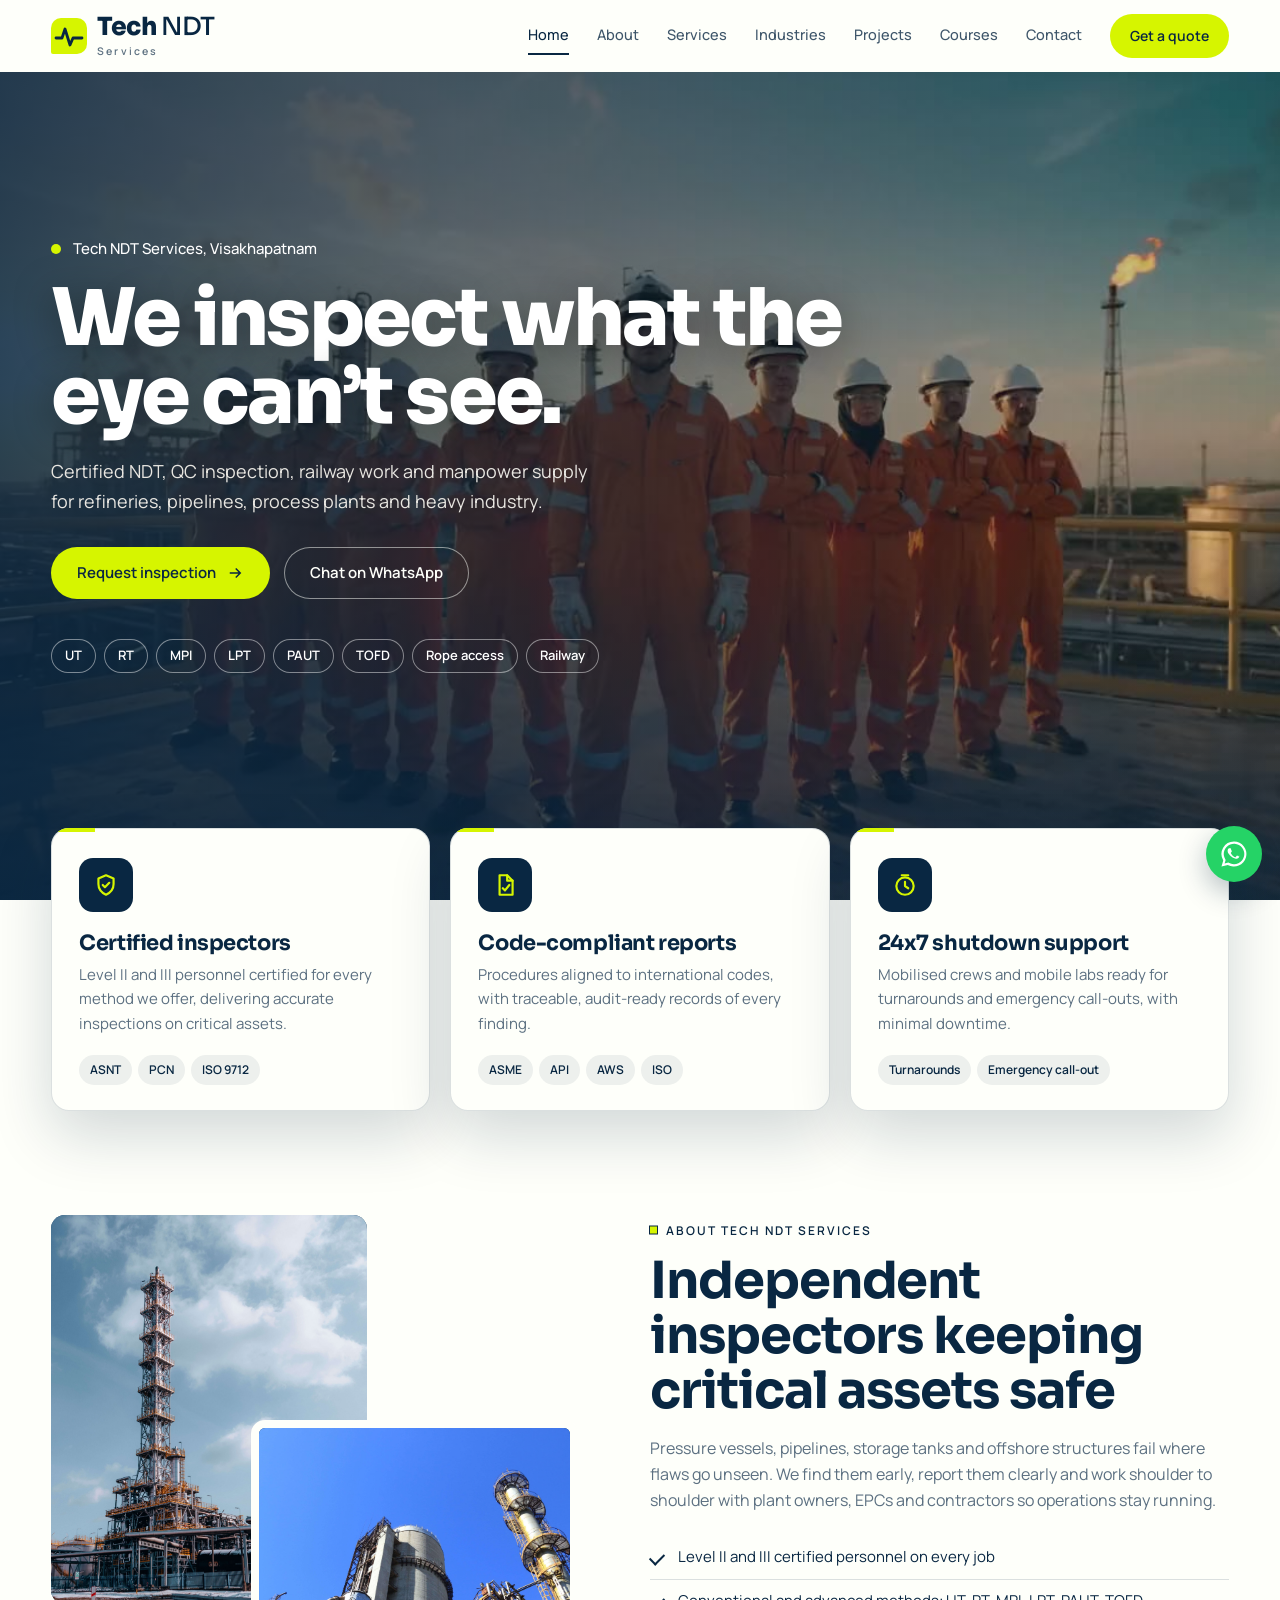
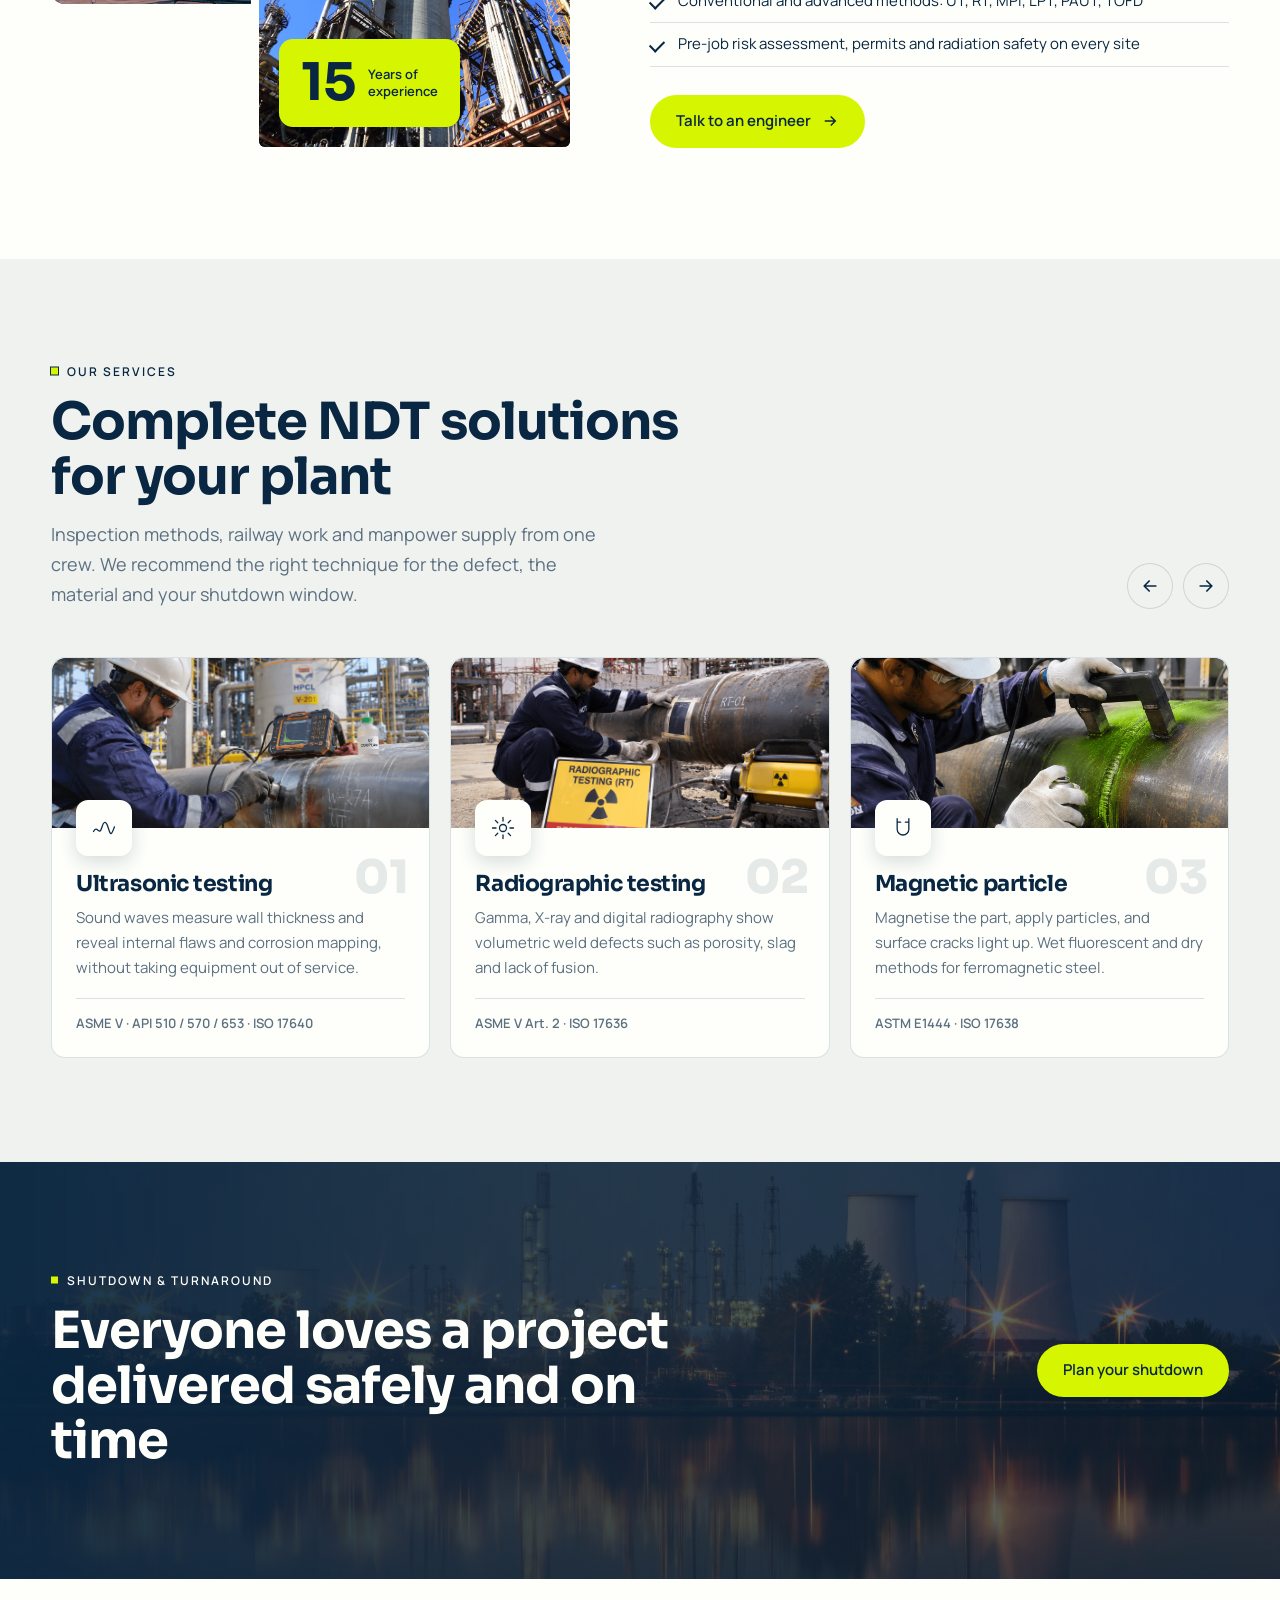
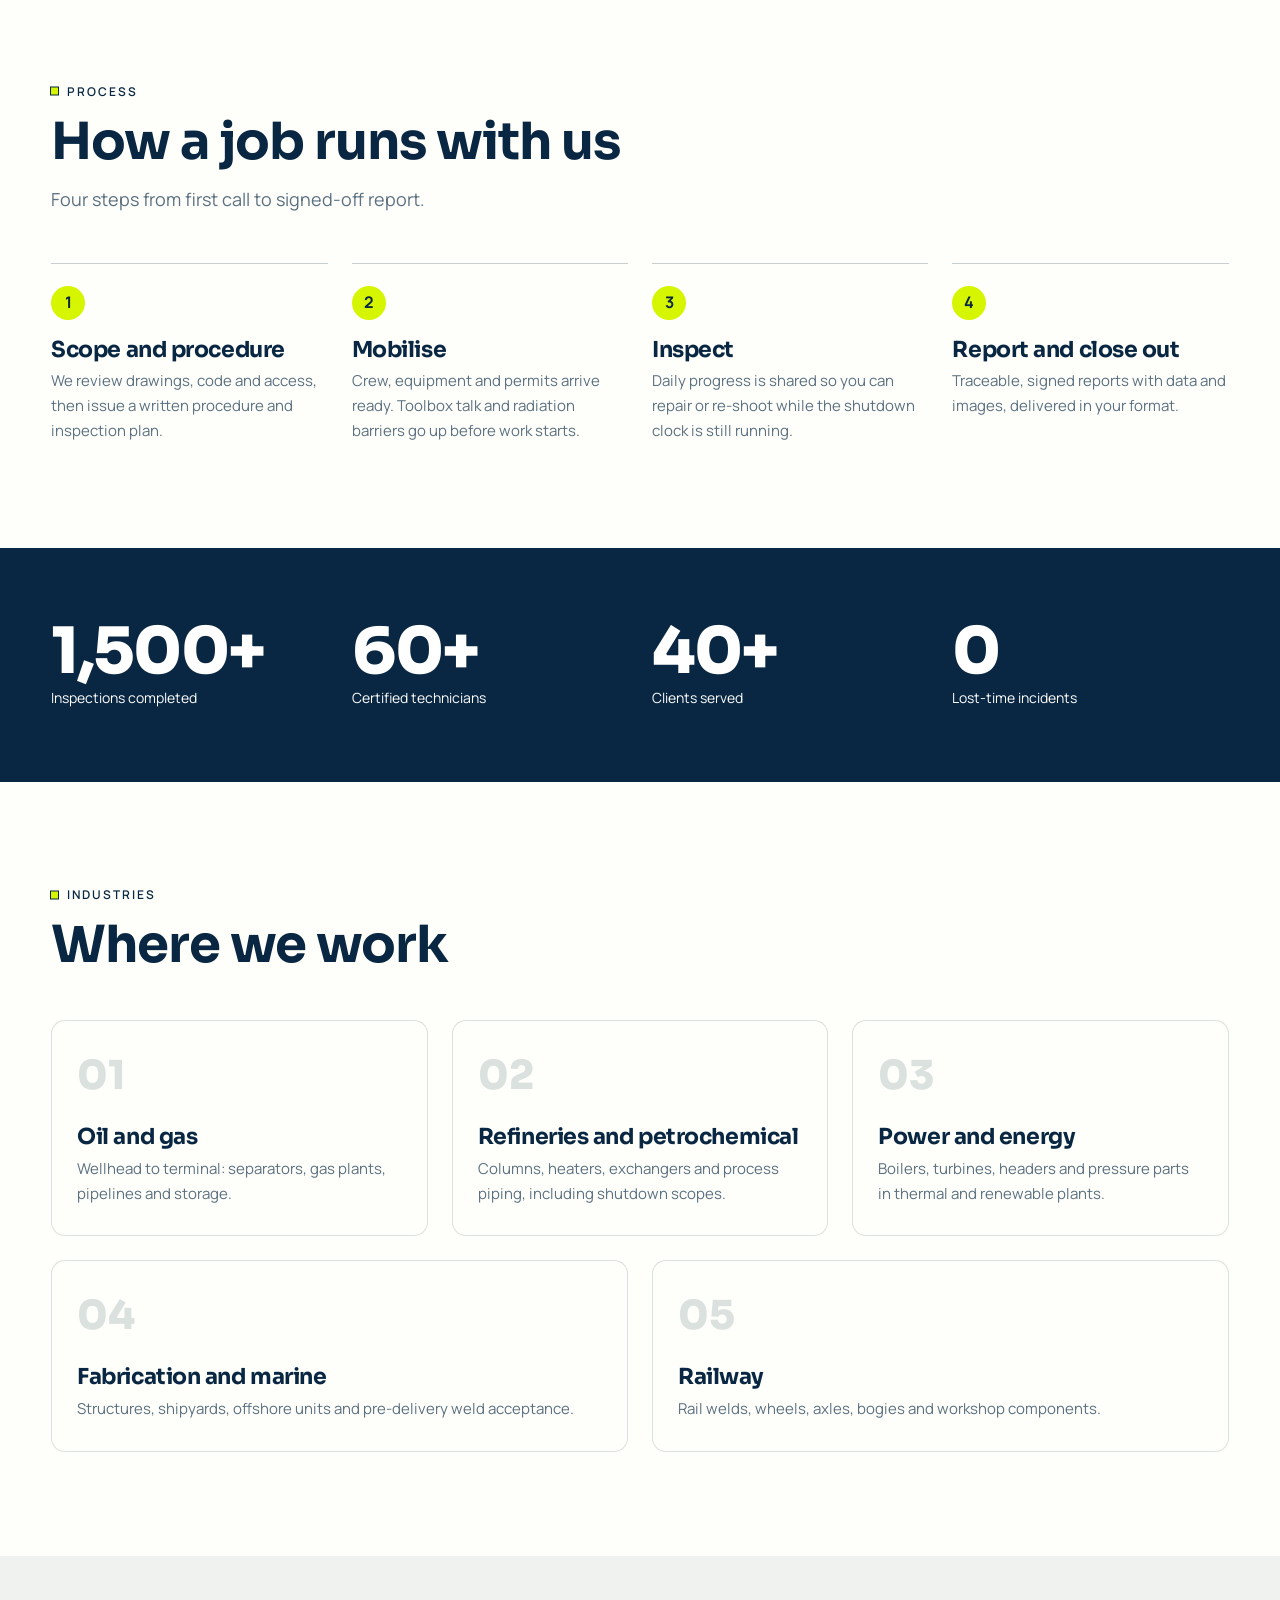
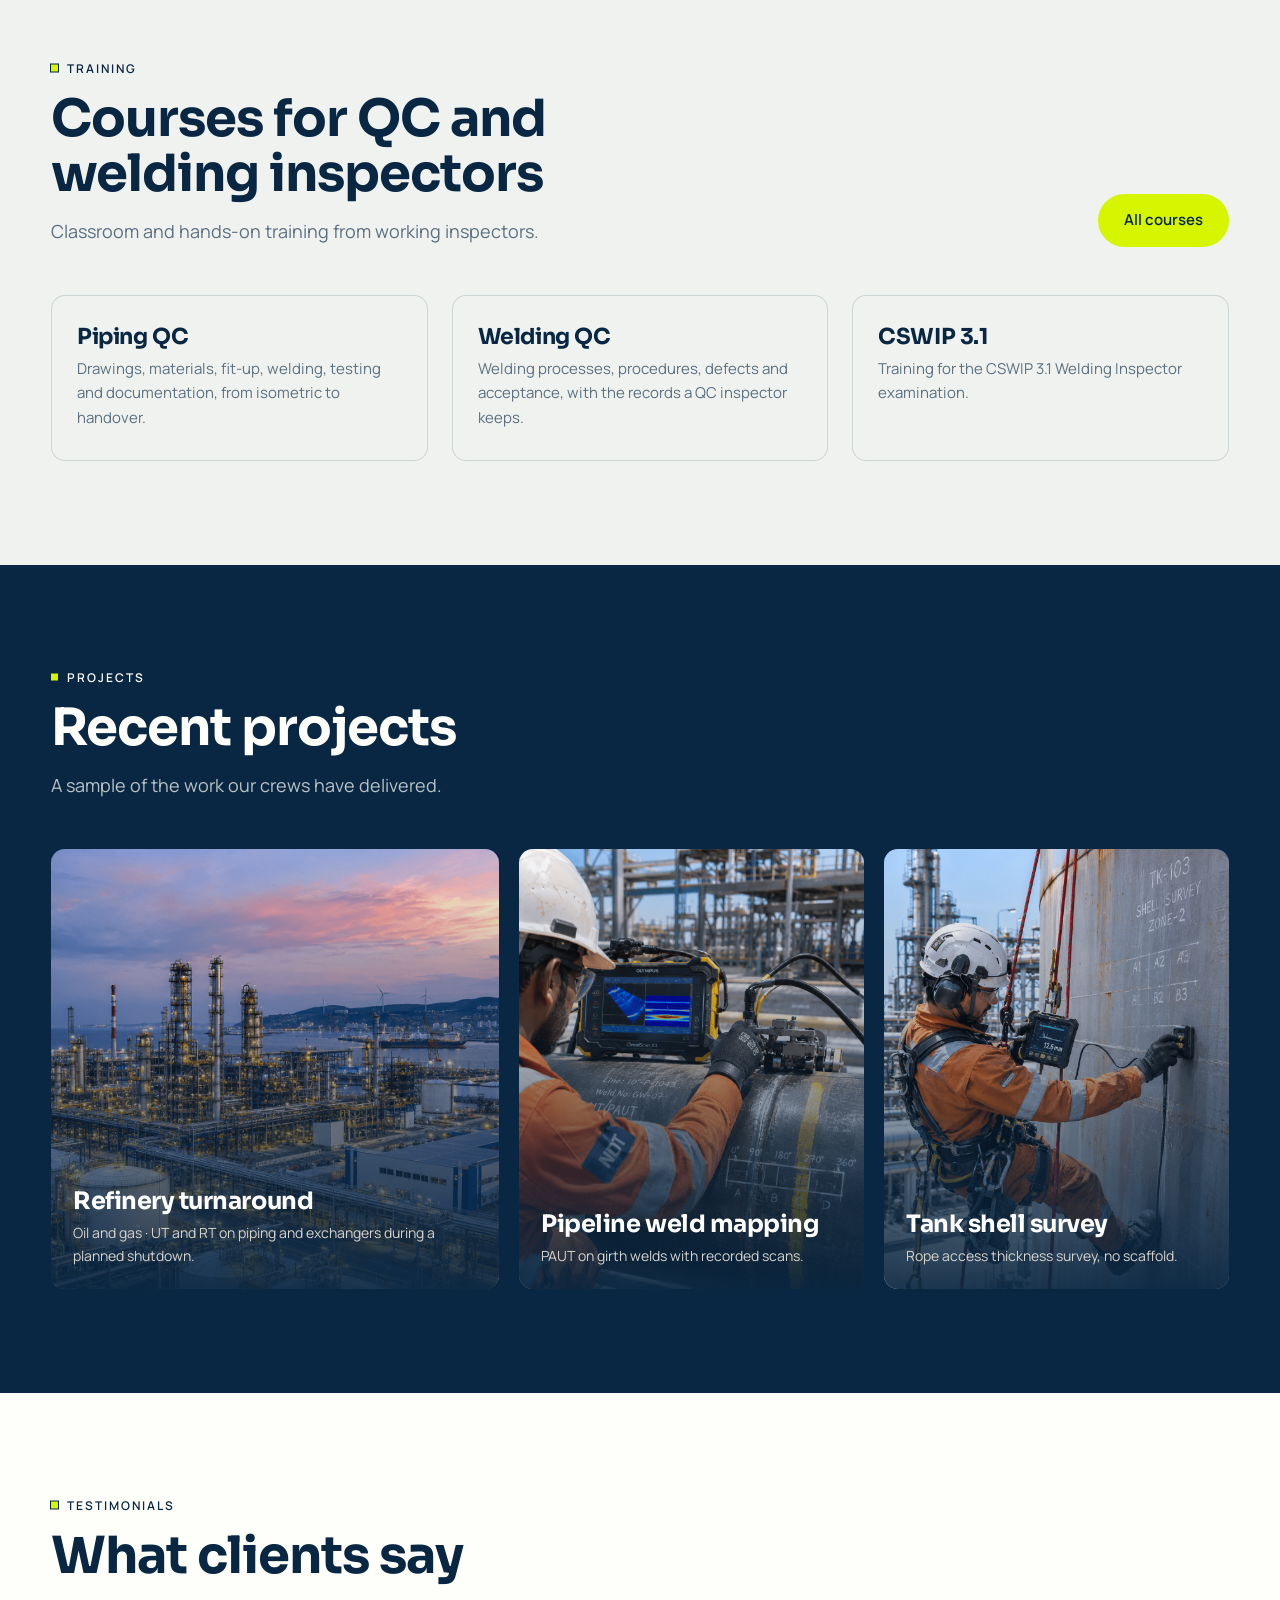
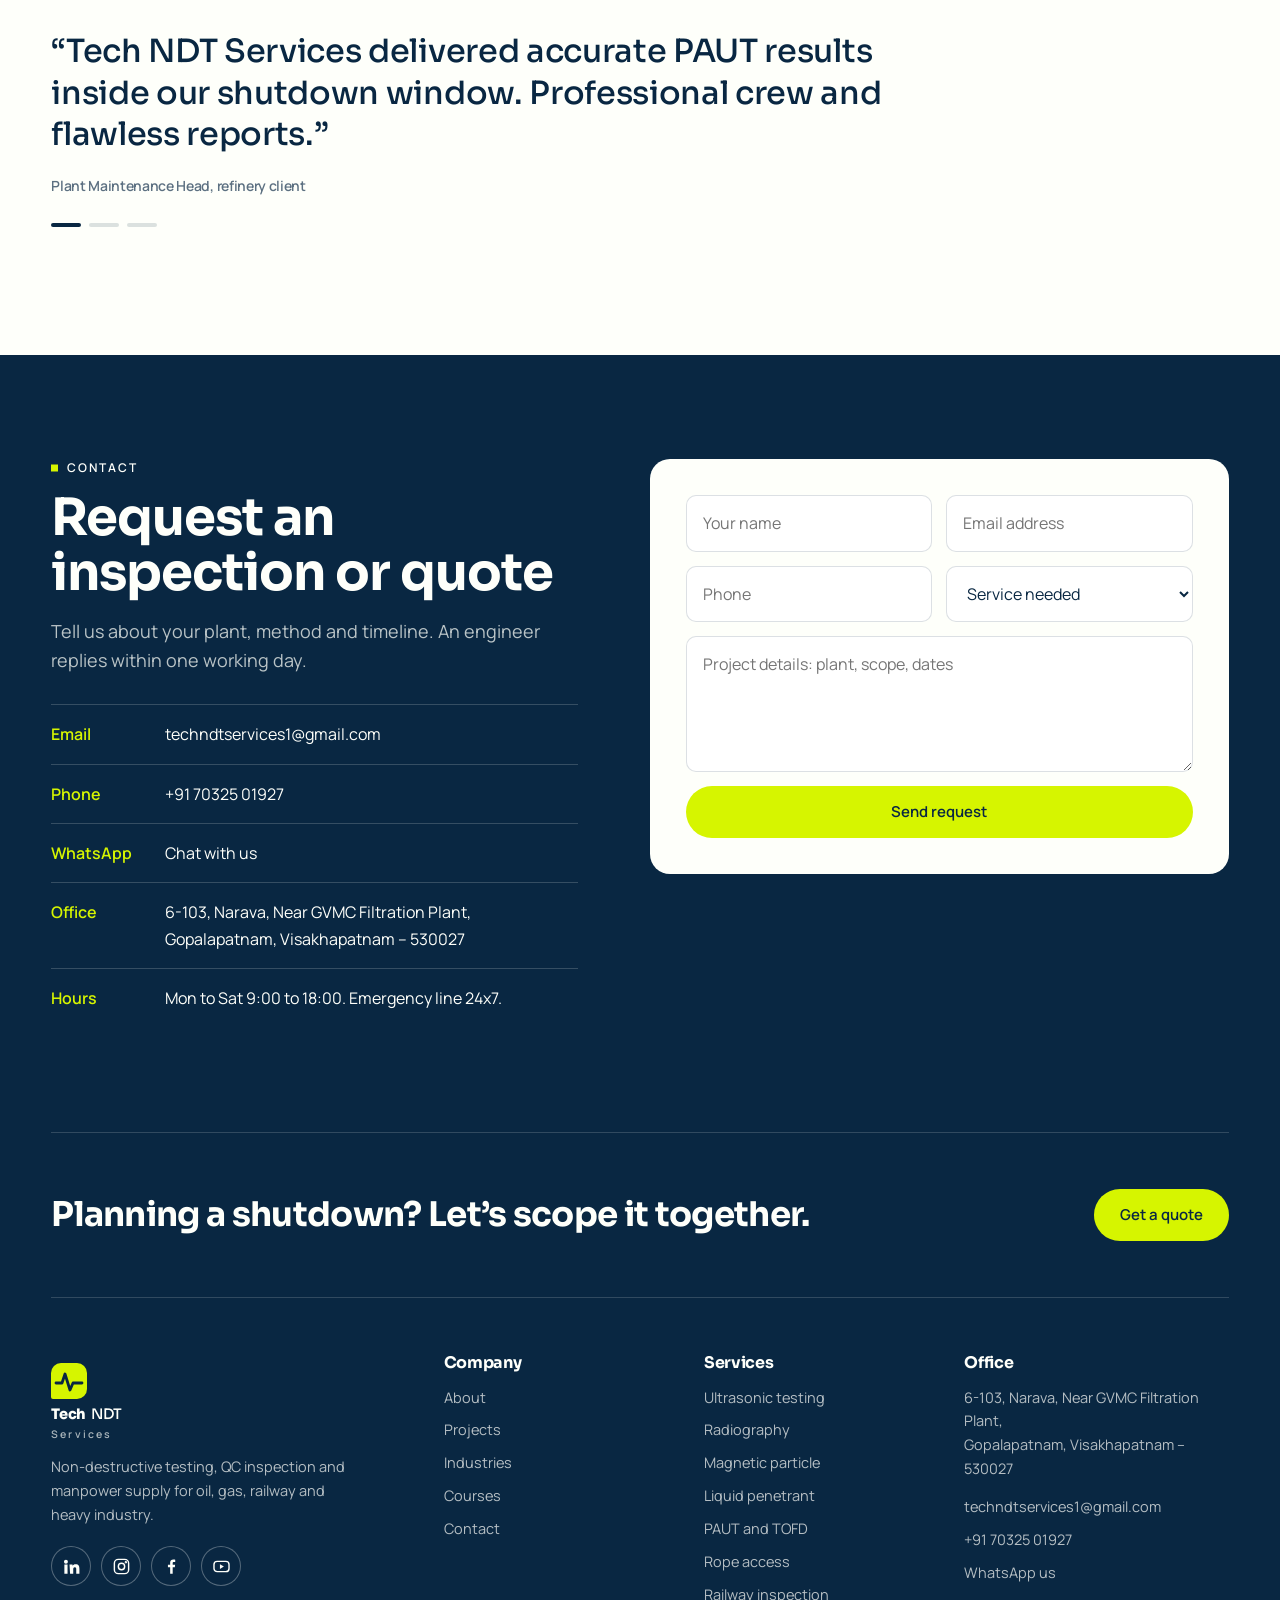
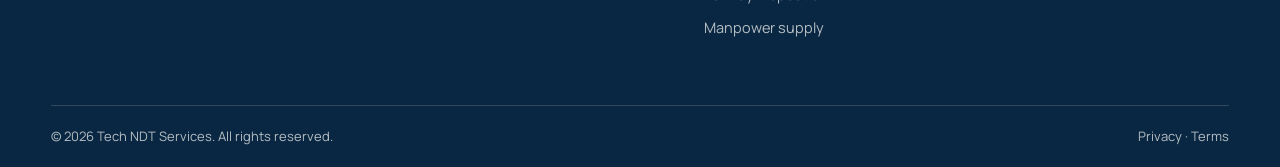
==== commit a485e733: "Add files via upload" ====
--- a/index.html
+++ b/index.html
@@ -78,7 +78,7 @@
 <section id="services" class="soft">
   <div class="container">
     <div class="sec-head"><div><span class="eyebrow">Our services</span><h2>Complete NDT solutions for your plant</h2><p class="lead">Inspection methods, railway work and manpower supply from one crew. We recommend the right technique for the defect, the material and your shutdown window.</p></div>
-      <div class="arrows"><button id="svPrev" aria-label="Previous">&larr;</button><button id="svNext" aria-label="Next">&rarr;</button></div></div>
+      <div class="arrows"><button id="svPrev" aria-label="Previous"><svg viewBox="0 0 24 24" aria-hidden="true"><path d="M19 12H5M11 6l-6 6 6 6"/></svg></button><button id="svNext" aria-label="Next"><svg viewBox="0 0 24 24" aria-hidden="true"><path d="M5 12h14M13 6l6 6-6 6"/></svg></button></div></div>
     <div class="slider" id="svSlider">
       <article class="svc"><div class="svc__img"><img src="assets/service-1.png" alt="Ultrasonic testing on a pipe" loading="lazy" onerror="this.remove()"></div><span class="svc__n">01</span><div class="svc__ic"><svg viewBox="0 0 48 48"><path d="M6 30c6-12 10 8 14-6s8-12 12 2 6 6 10-4"/></svg></div><h3>Ultrasonic testing</h3><p>Sound waves measure wall thickness and reveal internal flaws and corrosion mapping, without taking equipment out of service.</p><span class="std">ASME V &middot; API 510 / 570 / 653 &middot; ISO 17640</span></article>
       <article class="svc"><div class="svc__img"><img src="assets/service-2.png" alt="Radiographic testing setup" loading="lazy" onerror="this.remove()"></div><span class="svc__n">02</span><div class="svc__ic"><svg viewBox="0 0 48 48"><circle cx="24" cy="24" r="6"/><path d="M24 6v6M24 36v6M6 24h6M36 24h6M11 11l4 4M33 33l4 4M37 11l-4 4M15 33l-4 4"/></svg></div><h3>Radiographic testing</h3><p>Gamma, X-ray and digital radiography show volumetric weld defects such as porosity, slag and lack of fusion.</p><span class="std">ASME V Art. 2 &middot; ISO 17636</span></article>
--- a/styles.css
+++ b/styles.css
@@ -160,7 +160,7 @@
 
 @media(max-width:1000px){
 .grid-4,.steps{grid-template-columns:repeat(2,1fr)}.about__in,.contact__in,.faq{grid-template-columns:1fr;gap:44px}
-.about__media{height:460px}.svc{flex-basis:calc((100% - 20px)/2)}.proj-grid{grid-template-columns:1fr}.proj{height:320px}.footer__in{grid-template-columns:1fr 1fr}}
+.about__media{height:460px}.svc{flex-basis:calc((100% - 20px)/2)}.proj-grid{grid-template-columns:1fr}.proj{height:320px}.footer__in{grid-template-columns:repeat(2,minmax(0,1fr))}}
 @media(max-width:760px){
 :root{--hh:64px}section{padding:72px 0}.header__in{gap:10px}
 .grid-3{grid-template-columns:1fr}.svc{flex-basis:86%}.sec-head{flex-direction:column;align-items:flex-start}
@@ -250,3 +250,23 @@
 .nav .nav__foot .nav__call{opacity:1;padding:13px;border:0;font-size:15px}
 }
 .logo{white-space:nowrap}.logo__n{white-space:nowrap}
+
+/* Mobile: no sideways overflow, footer fits the screen */
+html,body{overflow-x:clip}
+.footer a{overflow-wrap:anywhere}
+@media(max-width:760px){
+.footer__in{grid-template-columns:repeat(2,minmax(0,1fr));gap:32px 20px;padding:44px 0}
+.footer__in>div:first-child,.footer__in>div:last-child{grid-column:1/-1}
+}
+@media(max-width:380px){.info li{flex-direction:column;gap:4px}.info b{width:auto}.info span{overflow-wrap:anywhere}}
+
+/* Arrows: SVG, exactly centred */
+.arrows button{display:grid;place-items:center;padding:0;line-height:0}
+.arrows button svg{width:20px;height:20px;fill:none;stroke:currentColor;stroke-width:2;stroke-linecap:round;stroke-linejoin:round;display:block}
+@media(max-width:1100px){
+.nav>a::after{content:"";width:18px;height:18px;margin-left:auto;flex:none;background:currentColor;-webkit-mask:url("data:image/svg+xml,%3Csvg xmlns='http://www.w3.org/2000/svg' viewBox='0 0 24 24'%3E%3Cpath d='M5 12h14M13 6l6 6-6 6' fill='none' stroke='black' stroke-width='2' stroke-linecap='round' stroke-linejoin='round'/%3E%3C/svg%3E") center/contain no-repeat;mask:url("data:image/svg+xml,%3Csvg xmlns='http://www.w3.org/2000/svg' viewBox='0 0 24 24'%3E%3Cpath d='M5 12h14M13 6l6 6-6 6' fill='none' stroke='black' stroke-width='2' stroke-linecap='round' stroke-linejoin='round'/%3E%3C/svg%3E") center/contain no-repeat}
+}
+
+/* Footer CTA button: keep it a flex button so the arrow sits dead centre */
+.footer .btn{display:inline-flex;align-items:center;justify-content:center;gap:10px;font-size:15px;margin:0}
+.footer .btn svg{display:block;flex:none}
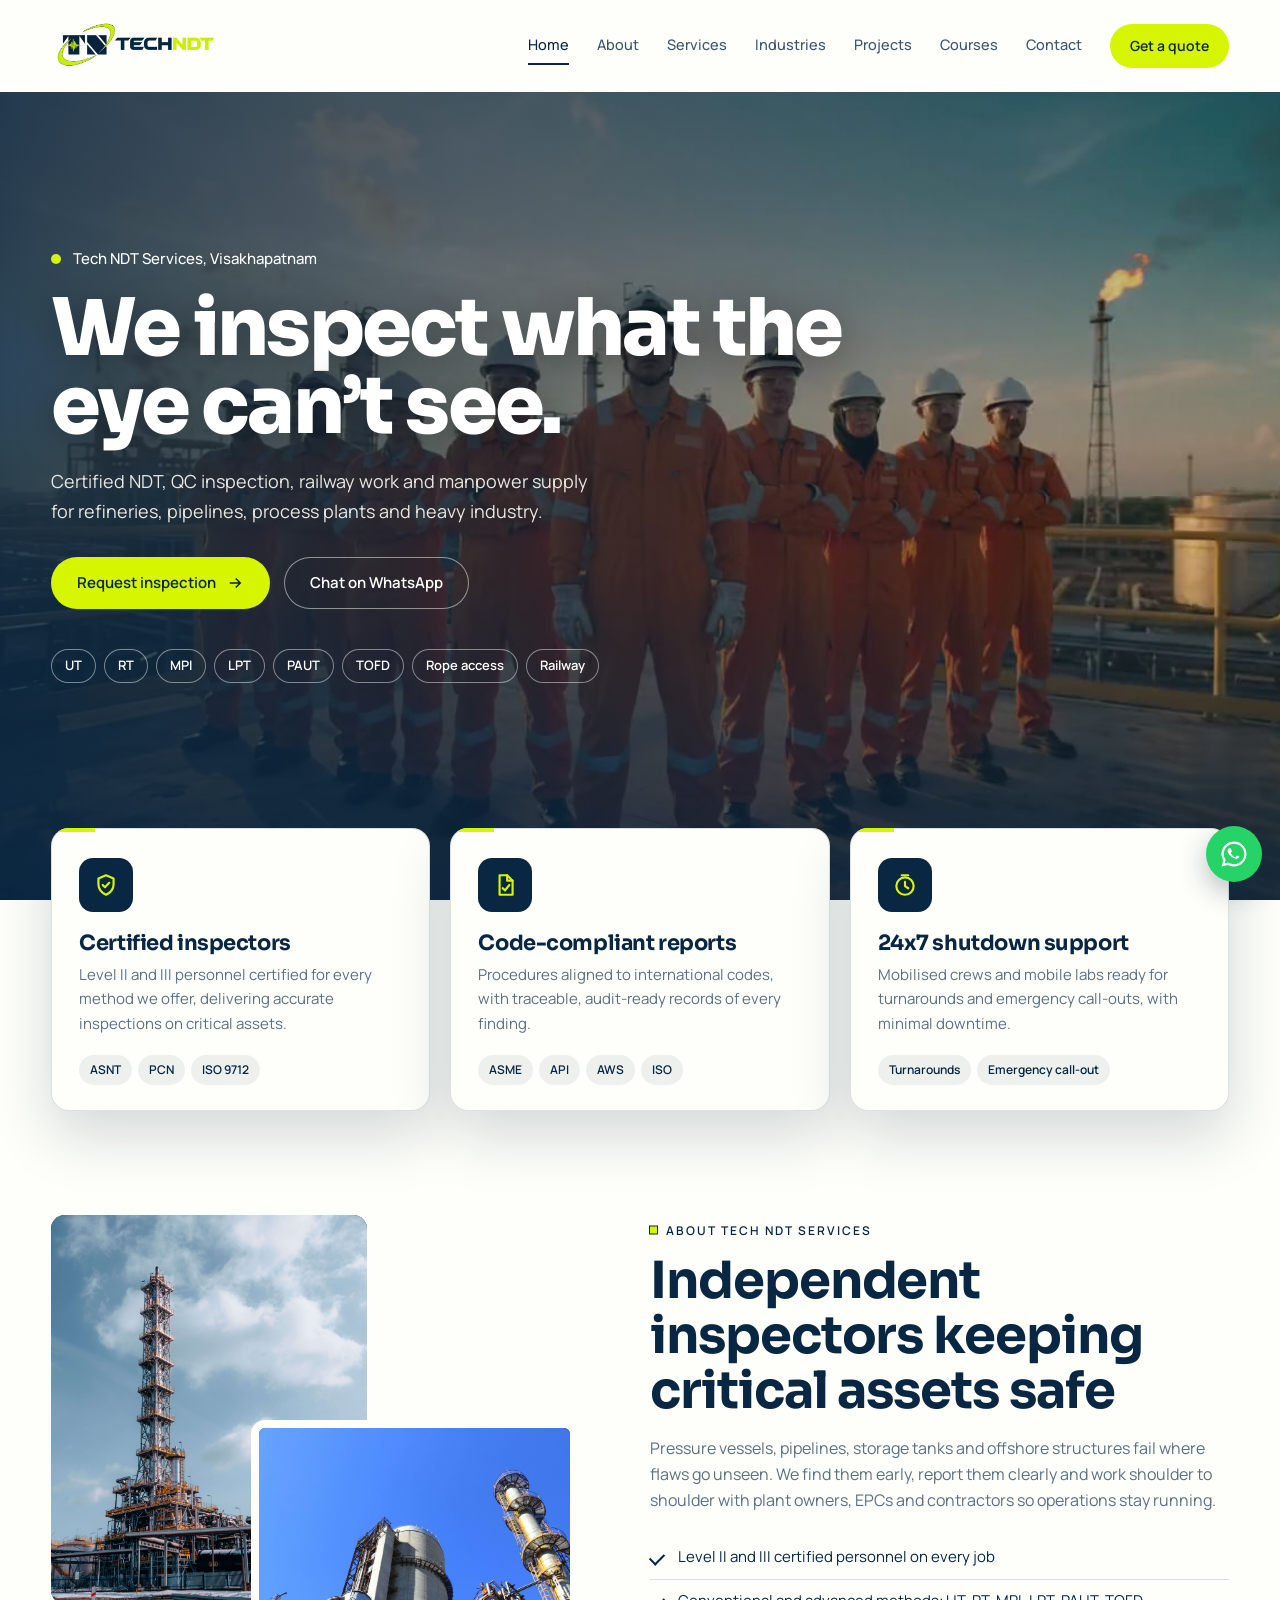
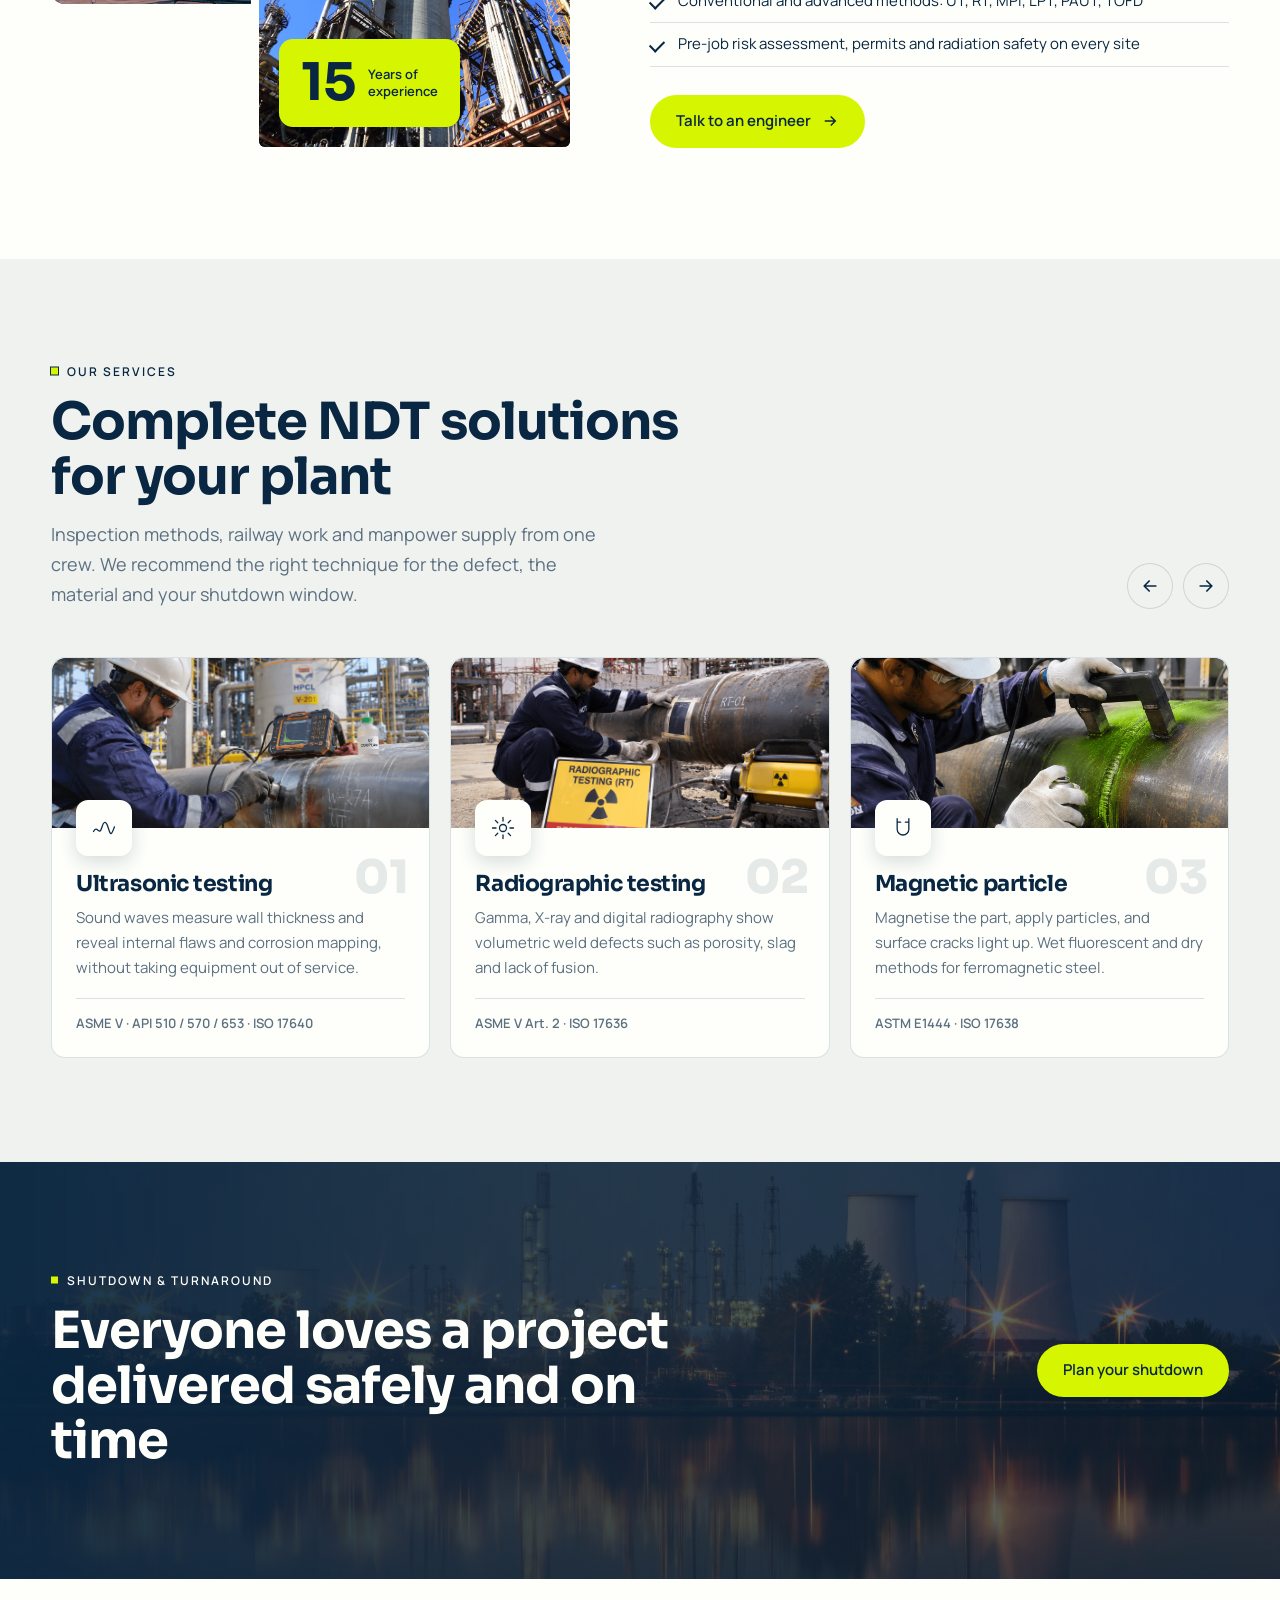
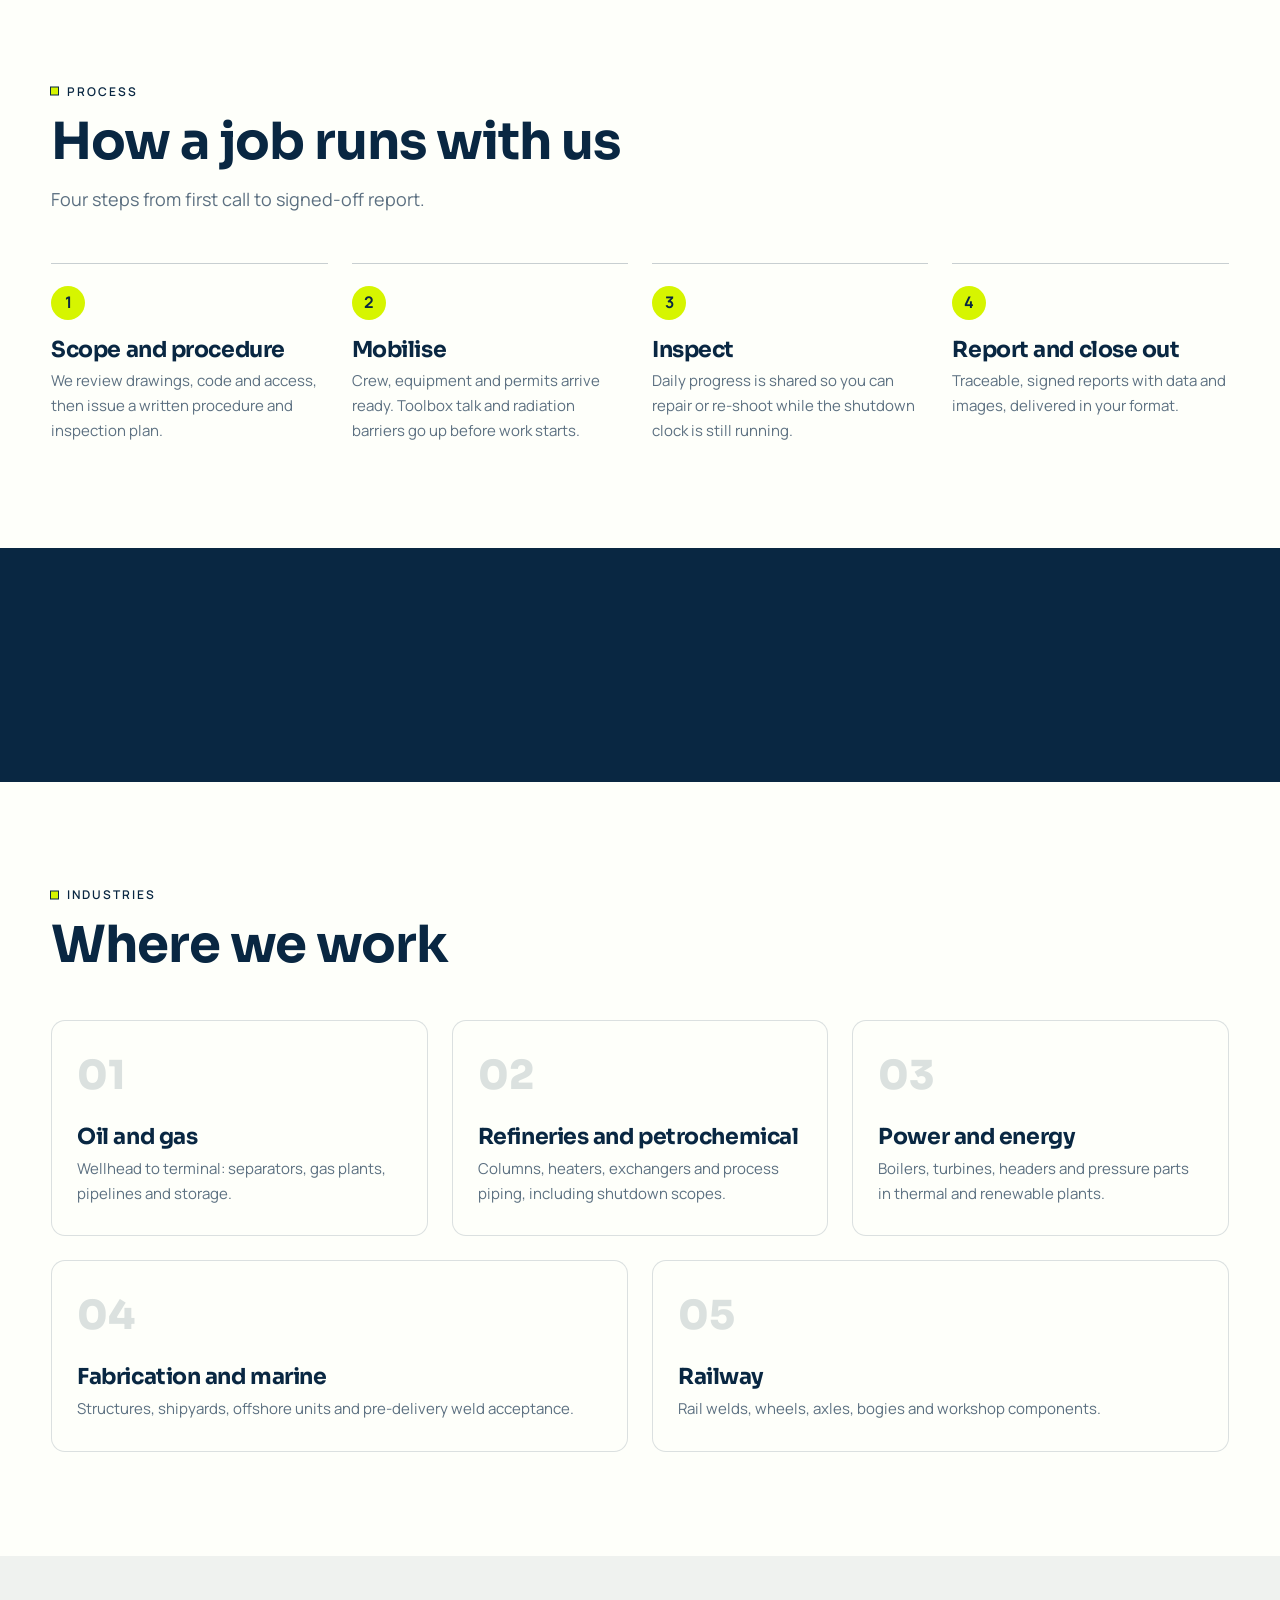
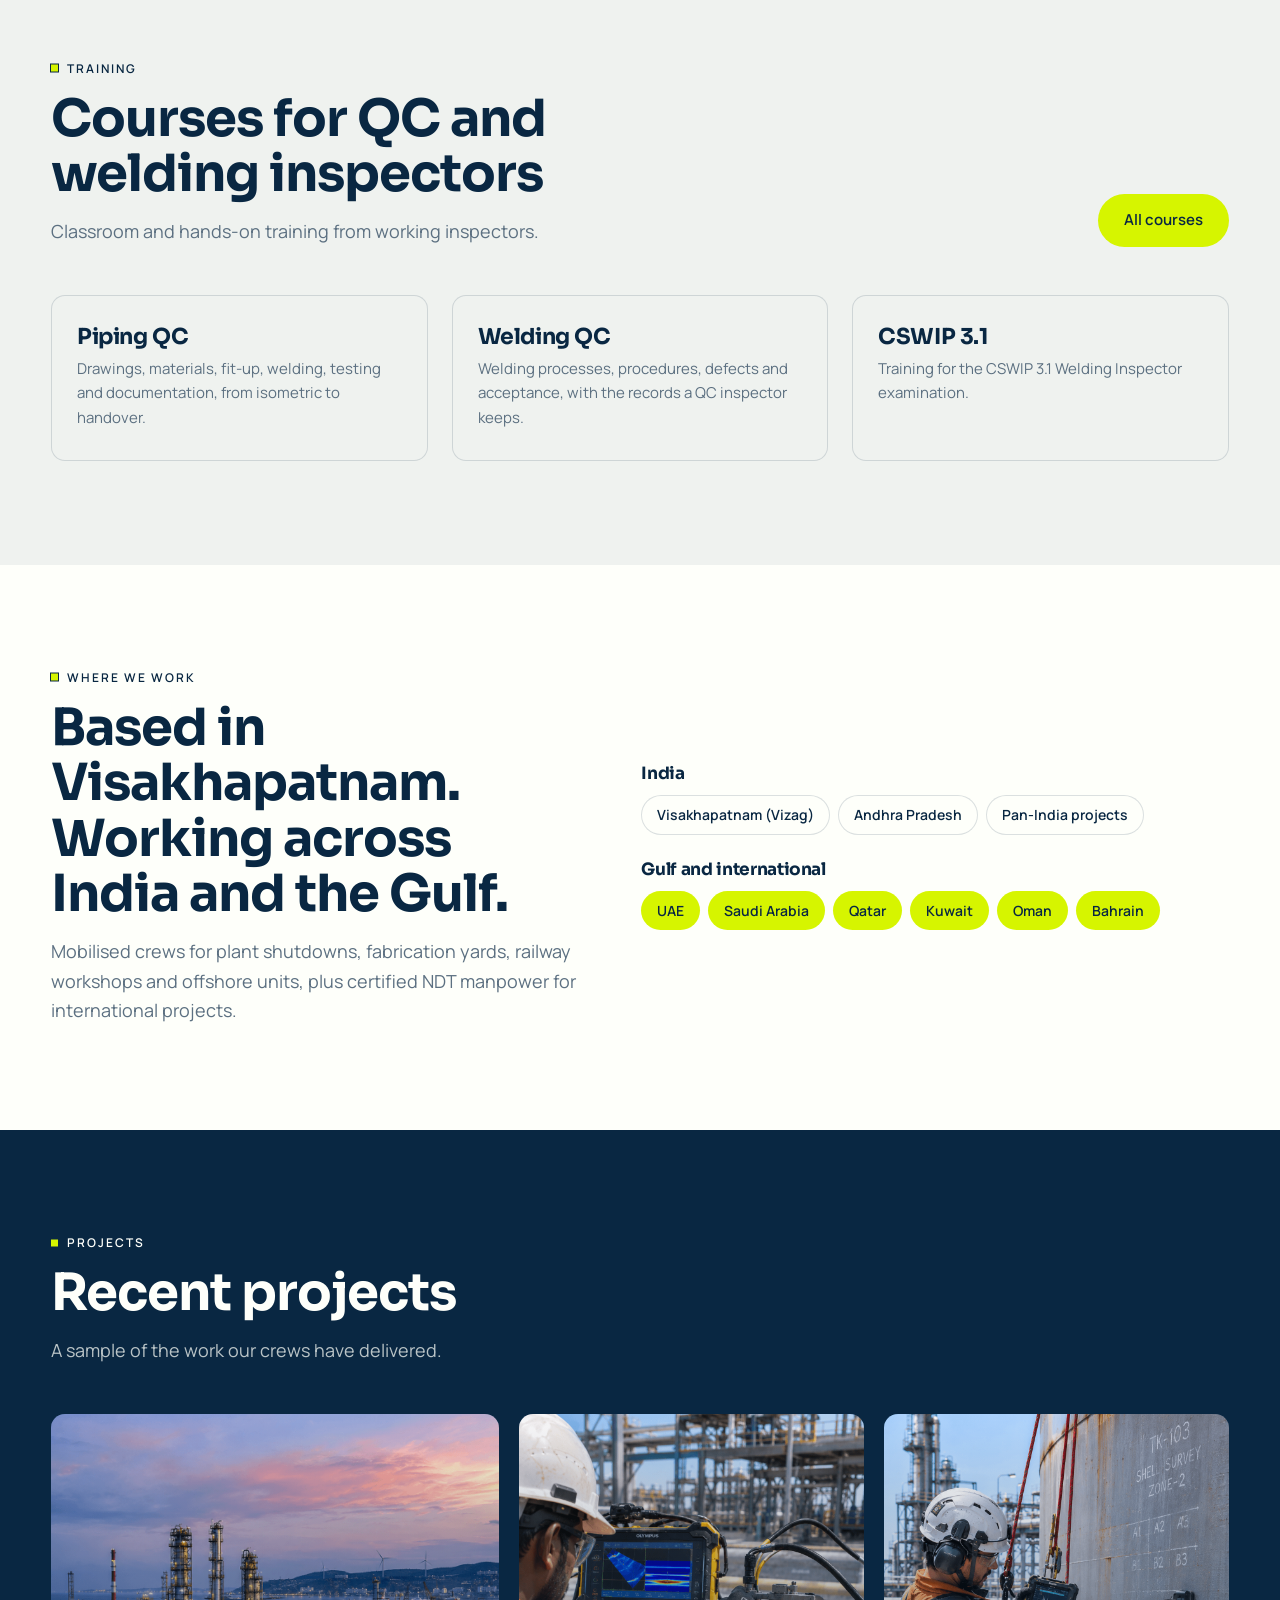
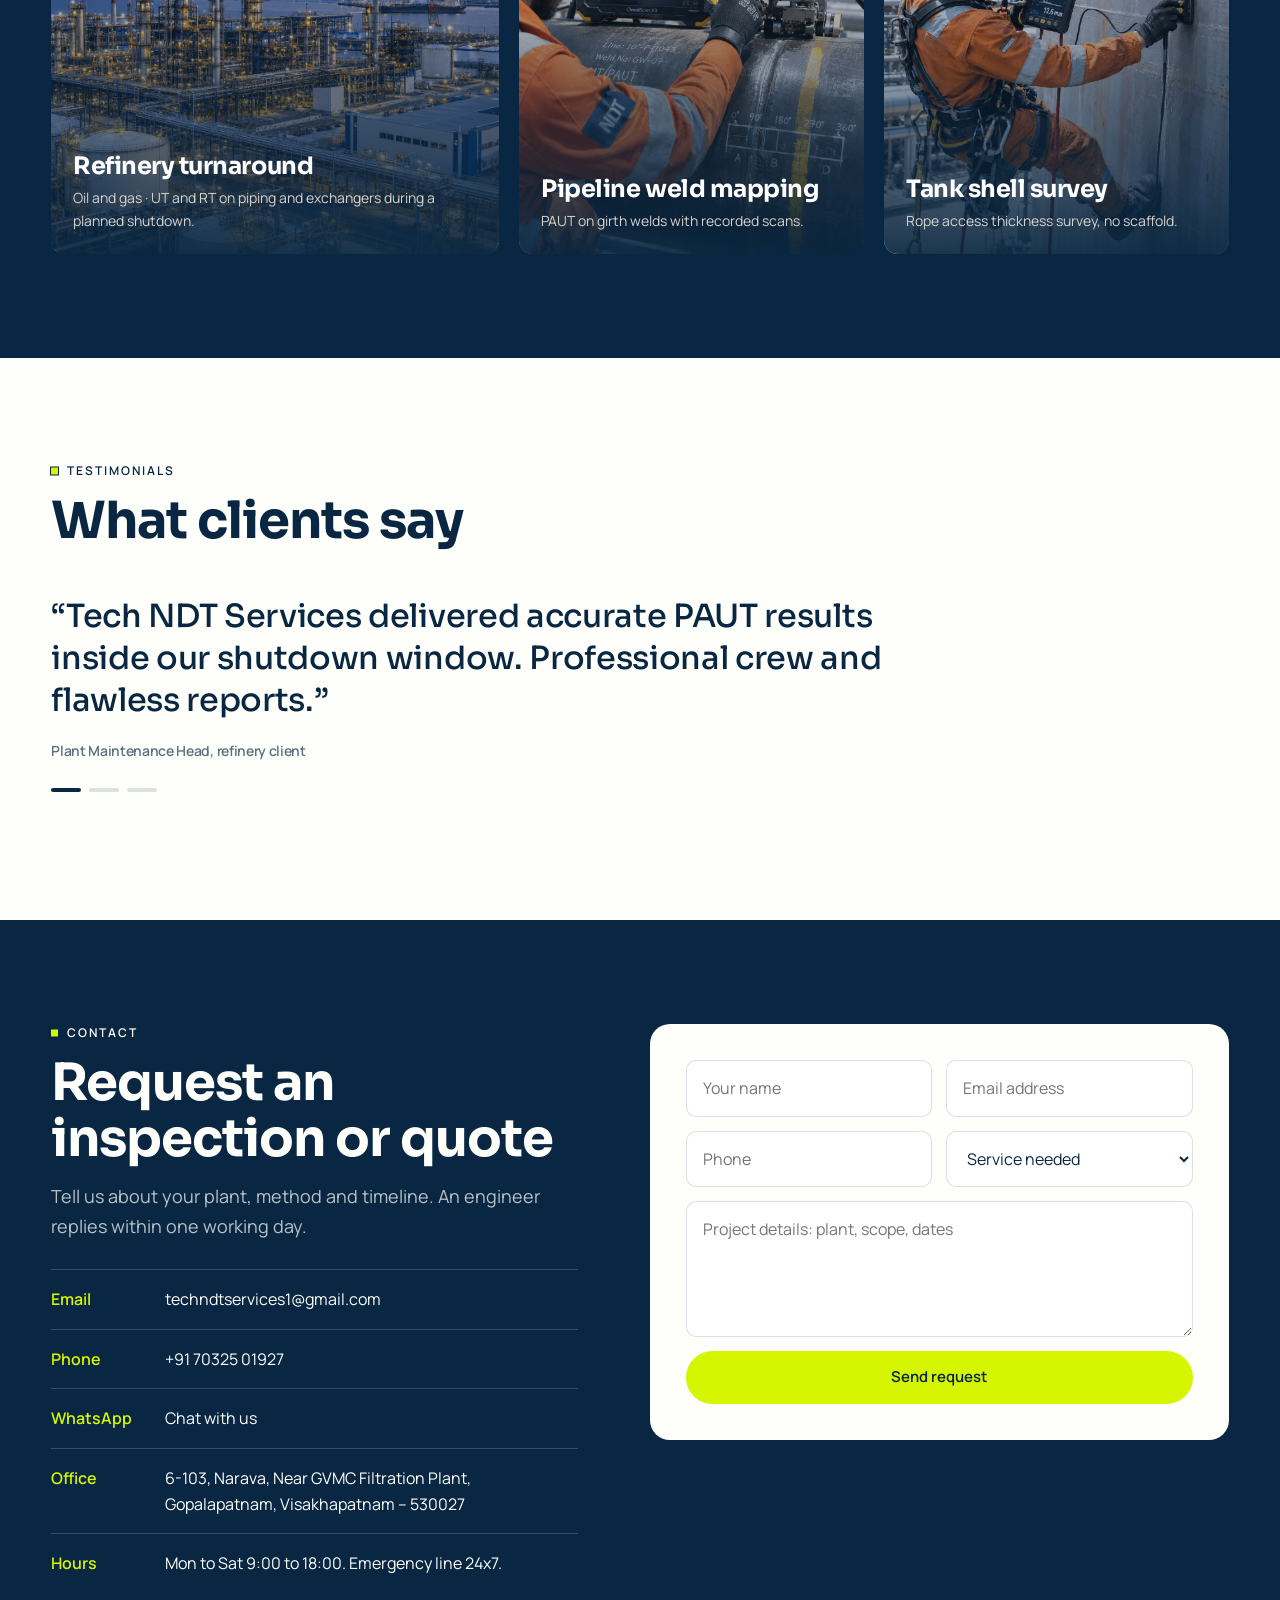
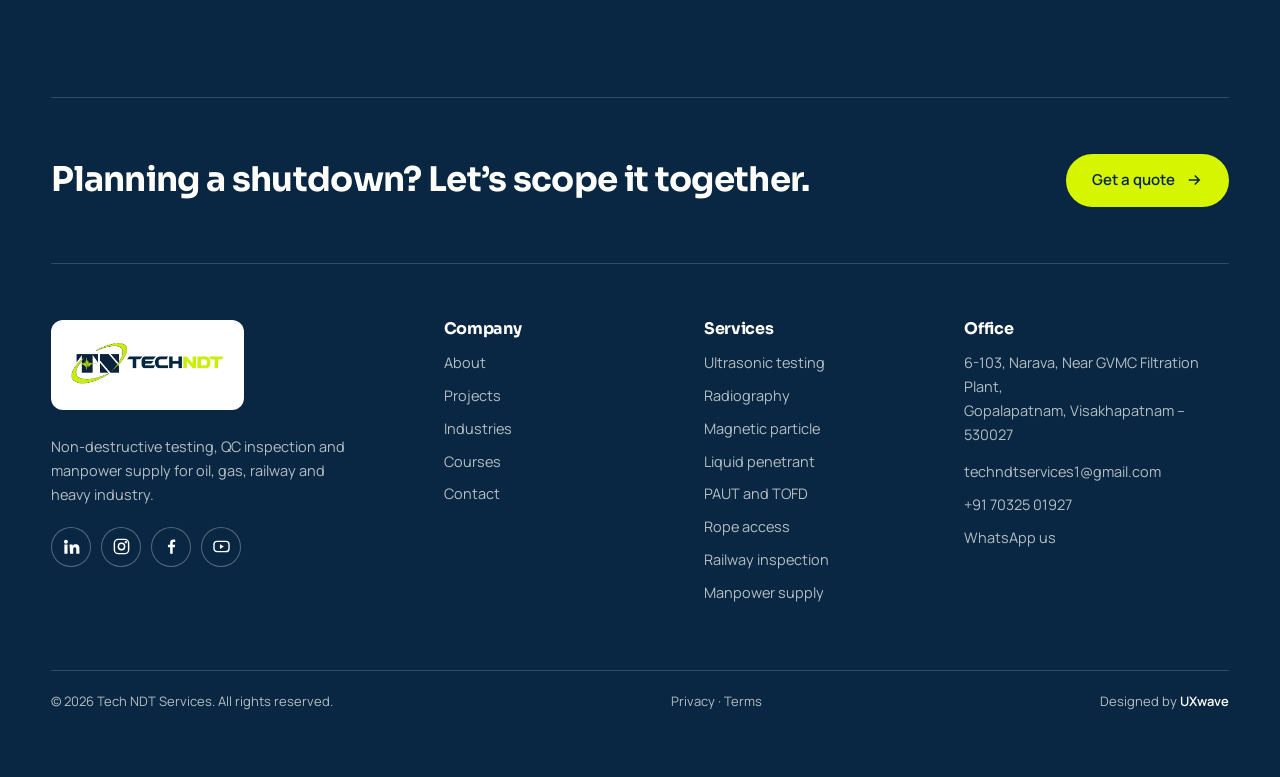
==== commit b49367f6: "Add files via upload" ====
--- a/index.html
+++ b/index.html
@@ -3,17 +3,34 @@
 <head>
 <meta charset="UTF-8">
 <meta name="viewport" content="width=device-width, initial-scale=1">
-<title>Tech NDT Services | NDT Inspection, QC and Manpower in Visakhapatnam</title>
-<meta name="description" content="Tech NDT Services provides UT, RT, MPI, LPT, PAUT, TOFD, rope access, railway inspection and manpower supply from Visakhapatnam, plus NDT and QC training.">
+<title>NDT Inspection in Visakhapatnam, India | Tech NDT Services</title>
+<meta name="description" content="Tech NDT Services offers UT, RT, MPI, LPT, PAUT, TOFD, rope access, railway inspection and NDT manpower supply from Visakhapatnam, for India and the Gulf.">
+<meta name="robots" content="index, follow, max-image-preview:large, max-snippet:-1, max-video-preview:-1">
+<link rel="canonical" href="https://YOUR-DOMAIN.com/">
+<link rel="alternate" hreflang="en" href="https://YOUR-DOMAIN.com/">
+<link rel="alternate" hreflang="x-default" href="https://YOUR-DOMAIN.com/">
+<meta name="author" content="Tech NDT Services">
+<meta name="theme-color" content="#092742">
+<meta name="geo.region" content="IN-AP"><meta name="geo.placename" content="Visakhapatnam">
+<meta property="og:type" content="website"><meta property="og:site_name" content="Tech NDT Services"><meta property="og:locale" content="en_IN">
+<meta property="og:title" content="NDT Inspection in Visakhapatnam, India | Tech NDT Services"><meta property="og:description" content="Tech NDT Services offers UT, RT, MPI, LPT, PAUT, TOFD, rope access, railway inspection and NDT manpower supply from Visakhapatnam, for India and the Gulf."><meta property="og:url" content="https://YOUR-DOMAIN.com/">
+<meta property="og:image" content="https://YOUR-DOMAIN.com/assets/og-image.jpg"><meta property="og:image:width" content="1200"><meta property="og:image:height" content="630"><meta property="og:image:alt" content="Tech NDT Services: NDT inspection, QC and manpower, Visakhapatnam">
+<meta name="twitter:card" content="summary_large_image"><meta name="twitter:title" content="NDT Inspection in Visakhapatnam, India | Tech NDT Services"><meta name="twitter:description" content="Tech NDT Services offers UT, RT, MPI, LPT, PAUT, TOFD, rope access, railway inspection and NDT manpower supply from Visakhapatnam, for India and the Gulf."><meta name="twitter:image" content="https://YOUR-DOMAIN.com/assets/og-image.jpg">
+<link rel="icon" href="favicon.ico" sizes="any">
+<link rel="icon" type="image/png" sizes="32x32" href="favicon-32.png">
+<link rel="icon" type="image/png" sizes="16x16" href="favicon-16.png">
+<link rel="apple-touch-icon" sizes="180x180" href="apple-touch-icon.png">
+<link rel="manifest" href="site.webmanifest">
+<link rel="preload" as="image" href="assets/hero-poster.jpg" fetchpriority="high">
 <link rel="preconnect" href="https://fonts.googleapis.com"><link rel="preconnect" href="https://fonts.gstatic.com" crossorigin>
 <link href="https://fonts.googleapis.com/css2?family=Sora:wght@500;600;700;800&family=Manrope:wght@400;500;600;700&display=swap" rel="stylesheet">
-<link rel="icon" type="image/svg+xml" href="assets/logo-mark.svg">
 <link rel="stylesheet" href="styles.css">
+<script type="application/ld+json">{"@context":"https://schema.org","@graph":[{"@type":["LocalBusiness","ProfessionalService"],"@id":"https://YOUR-DOMAIN.com/#business","name":"Tech NDT Services","alternateName":["TechNDT","Tech NDT"],"url":"https://YOUR-DOMAIN.com/","logo":{"@type":"ImageObject","url":"https://YOUR-DOMAIN.com/assets/logo.png"},"image":"https://YOUR-DOMAIN.com/assets/og-image.jpg","description":"Tech NDT Services offers UT, RT, MPI, LPT, PAUT, TOFD, rope access, railway inspection and NDT manpower supply from Visakhapatnam, for India and the Gulf.","telephone":"+917032501927","email":"techndtservices1@gmail.com","address":{"@type":"PostalAddress","streetAddress":"6-103, Narava, Near GVMC Filtration Plant, Gopalapatnam","addressLocality":"Visakhapatnam","addressRegion":"Andhra Pradesh","postalCode":"530027","addressCountry":"IN"},"areaServed":[{"@type":"Country","name":"India"},{"@type":"Country","name":"United Arab Emirates"},{"@type":"Country","name":"Saudi Arabia"},{"@type":"Country","name":"Qatar"},{"@type":"Country","name":"Kuwait"},{"@type":"Country","name":"Oman"},{"@type":"Country","name":"Bahrain"}],"openingHoursSpecification":[{"@type":"OpeningHoursSpecification","dayOfWeek":["Monday","Tuesday","Wednesday","Thursday","Friday","Saturday"],"opens":"09:00","closes":"18:00"}],"contactPoint":[{"@type":"ContactPoint","telephone":"+917032501927","contactType":"customer service","email":"techndtservices1@gmail.com","areaServed":["IN","AE","SA","QA","KW","OM","BH"],"availableLanguage":["English","Telugu"]}],"knowsAbout":["Non-destructive testing","Ultrasonic testing","Radiographic testing","Magnetic particle inspection","Liquid penetrant testing","Phased array ultrasonic testing","TOFD","Rope access inspection","Railway inspection","NDT manpower supply","CSWIP 3.1","Piping QC","Welding QC"],"hasOfferCatalog":{"@type":"OfferCatalog","name":"NDT inspection services","itemListElement":[{"@type":"Offer","itemOffered":{"@type":"Service","name":"Ultrasonic testing (UT)","description":"Ultrasonic thickness measurement and flaw detection on pipes, vessels, tanks and plate."}},{"@type":"Offer","itemOffered":{"@type":"Service","name":"Radiographic testing (RT)","description":"Gamma, X-ray and digital radiography of welds and castings."}},{"@type":"Offer","itemOffered":{"@type":"Service","name":"Magnetic particle inspection (MPI)","description":"Wet fluorescent and dry magnetic particle inspection for surface and near-surface cracks."}},{"@type":"Offer","itemOffered":{"@type":"Service","name":"Liquid penetrant testing (LPT)","description":"Visible and fluorescent dye penetrant testing for surface-breaking defects."}},{"@type":"Offer","itemOffered":{"@type":"Service","name":"Phased array and TOFD (PAUT/TOFD)","description":"Advanced ultrasonics with recorded, repeatable weld scans."}},{"@type":"Offer","itemOffered":{"@type":"Service","name":"Rope access inspection","description":"NDT inspection by rope-trained technicians on tanks, stacks and flare booms."}},{"@type":"Offer","itemOffered":{"@type":"Service","name":"Railway inspection","description":"NDT of rail welds, wheels, axles, bogies and workshop components."}},{"@type":"Offer","itemOffered":{"@type":"Service","name":"Manpower supply","description":"Certified NDT technicians, QC and welding inspectors and rope access teams for shutdowns and projects."}}]}},{"@type":"WebSite","@id":"https://YOUR-DOMAIN.com/#website","url":"https://YOUR-DOMAIN.com/","name":"Tech NDT Services","inLanguage":"en","publisher":{"@id":"https://YOUR-DOMAIN.com/#business"}}]}</script>
 </head>
 <body>
 <header class="header" id="header">
   <div class="container header__in">
-    <a href="index.html" class="logo" aria-label="Tech NDT Services"><svg class="logo__mark" viewBox="0 0 36 36" aria-hidden="true"><path d="M5 20h6l3-9 5 16 3-7h9"/></svg><span class="logo__t"><span class="logo__n">Tech<b>NDT</b></span><small>Services</small></span></a>
+    <a href="index.html" class="logo" aria-label="Tech NDT Services"><img src="assets/logo.png" alt="Tech NDT Services" height="44"></a>
     <div class="nav__scrim" id="scrim"></div>
     <nav class="nav" id="nav" aria-label="Main"><div class="nav__top">Menu</div><a href="index.html" class="active">Home</a><a href="about.html" >About</a><a href="services.html">Services</a><a href="industries.html">Industries</a><a href="projects.html">Projects</a><a href="courses.html">Courses</a><a href="contact.html">Contact</a><div class="nav__foot"><a class="btn" href="https://wa.me/917032501927?text=Hello%20Tech%20NDT%20Services%2C%20I%20would%20like%20a%20quote%20for%20an%20NDT%20inspection.%20Please%20contact%20me%20to%20discuss%20the%20scope." target="_blank" rel="noopener"><svg viewBox="0 0 24 24" aria-hidden="true"><path d="M12 2a10 10 0 0 0-8.6 15.1L2 22l5-1.3A10 10 0 1 0 12 2zm0 18.2a8.2 8.2 0 0 1-4.2-1.2l-.3-.2-3 .8.8-2.9-.2-.3A8.2 8.2 0 1 1 12 20.2zm4.5-6.1c-.2-.1-1.5-.7-1.7-.8-.2-.1-.4-.1-.6.1l-.8 1c-.1.2-.3.2-.5.1-.7-.4-1.5-.7-2.3-1.6-.6-.7-1-1.4-1.1-1.6-.1-.2 0-.4.1-.5l.4-.5c.1-.1.2-.3.2-.4.1-.2 0-.3 0-.4l-.8-1.8c-.2-.5-.4-.4-.6-.4h-.5c-.2 0-.4.1-.6.3-.2.2-.8.8-.8 1.9s.8 2.2.9 2.3c.1.2 1.6 2.4 3.9 3.4 1.4.6 1.9.6 2.6.5.4-.1 1.5-.6 1.7-1.2.2-.6.2-1.1.1-1.2l-.5-.3z"/></svg> Chat on WhatsApp</a><a class="nav__call" href="tel:+917032501927">Call +91 70325 01927</a><small>Visakhapatnam. Mon to Sat, 9:00 to 18:00</small></div></nav>
     <a href="https://wa.me/917032501927?text=Hello%20Tech%20NDT%20Services%2C%20I%20would%20like%20a%20quote%20for%20an%20NDT%20inspection.%20Please%20contact%20me%20to%20discuss%20the%20scope." target="_blank" rel="noopener" class="btn btn--sm">Get a quote</a>
@@ -145,6 +162,20 @@
   </div>
 </section>
 
+<section id="coverage">
+  <div class="container cov">
+    <div>
+      <span class="eyebrow">Where we work</span>
+      <h2>Based in Visakhapatnam. Working across India and the Gulf.</h2>
+      <p class="lead">Mobilised crews for plant shutdowns, fabrication yards, railway workshops and offshore units, plus certified NDT manpower for international projects.</p>
+    </div>
+    <div class="cov__g">
+      <div><h3>India</h3><div class="cov__c"><span>Visakhapatnam (Vizag)</span><span>Andhra Pradesh</span><span>Pan-India projects</span></div></div>
+      <div><h3>Gulf and international</h3><div class="cov__c cov__c--int"><span>UAE</span><span>Saudi Arabia</span><span>Qatar</span><span>Kuwait</span><span>Oman</span><span>Bahrain</span></div></div>
+    </div>
+  </div>
+</section>
+
 <section id="projects" class="dark">
   <div class="container">
     <div class="sec-head"><div><span class="eyebrow">Projects</span><h2>Recent projects</h2><p class="lead">A sample of the work our crews have delivered.</p></div></div>
@@ -193,19 +224,8 @@
   </div>
 </section>
 
-<footer class="footer">
-  <div class="container">
-    <div class="footer__cta"><h3>Planning a shutdown? Let’s scope it together.</h3><a href="https://wa.me/917032501927?text=Hello%20Tech%20NDT%20Services%2C%20I%20would%20like%20a%20quote%20for%20an%20NDT%20inspection.%20Please%20contact%20me%20to%20discuss%20the%20scope." target="_blank" rel="noopener" class="btn">Get a quote</a></div>
-    <div class="footer__in">
-      <div><a href="index.html" class="logo" aria-label="Tech NDT Services"><svg class="logo__mark" viewBox="0 0 36 36" aria-hidden="true"><path d="M5 20h6l3-9 5 16 3-7h9"/></svg><span class="logo__t"><span class="logo__n">Tech<b>NDT</b></span><small>Services</small></span></a><p>Non-destructive testing, QC inspection and manpower supply for oil, gas, railway and heavy industry.</p><div class="soc"><a href="#" data-social="linkedin" target="_blank" rel="noopener" aria-label="LinkedIn"><svg viewBox="0 0 24 24"><path d="M4.98 3.5a2.5 2.5 0 1 1 0 5 2.5 2.5 0 0 1 0-5zM3 9.5h4V21H3zM9.5 9.5h3.8v1.6c.6-1 1.9-1.9 3.9-1.9 4 0 4.8 2.6 4.8 6V21h-4v-5.1c0-1.3 0-2.9-1.8-2.9s-2 1.4-2 2.8V21h-4z"/></svg></a><a href="#" data-social="instagram" target="_blank" rel="noopener" aria-label="Instagram"><svg class="s" viewBox="0 0 24 24"><rect x="3" y="3" width="18" height="18" rx="5"/><circle cx="12" cy="12" r="4"/><circle cx="17.5" cy="6.5" r=".6" fill="currentColor"/></svg></a><a href="#" data-social="facebook" target="_blank" rel="noopener" aria-label="Facebook"><svg viewBox="0 0 24 24"><path d="M13.5 21v-8h2.7l.4-3.2h-3.1V7.8c0-.9.3-1.5 1.6-1.5h1.6V3.4c-.3 0-1.3-.1-2.4-.1-2.4 0-4 1.4-4 4.1v2.4H7.5V13h2.8v8z"/></svg></a><a href="#" data-social="youtube" target="_blank" rel="noopener" aria-label="YouTube"><svg class="s" viewBox="0 0 24 24"><rect x="2.5" y="5.5" width="19" height="13" rx="4"/><path d="M10 9l5 3-5 3z" fill="currentColor" stroke="none"/></svg></a></div></div>
-      <div><h4>Company</h4><a href="about.html">About</a><a href="projects.html">Projects</a><a href="industries.html">Industries</a><a href="courses.html">Courses</a><a href="contact.html">Contact</a></div>
-      <div><h4>Services</h4><a href="services.html#ut">Ultrasonic testing</a><a href="services.html#rt">Radiography</a><a href="services.html#mpi">Magnetic particle</a><a href="services.html#lpt">Liquid penetrant</a><a href="services.html#paut">PAUT and TOFD</a><a href="services.html#rope">Rope access</a><a href="services.html#railway">Railway inspection</a><a href="services.html#manpower">Manpower supply</a></div>
-      <div><h4>Office</h4><p>6-103, Narava, Near GVMC Filtration Plant,<br>Gopalapatnam, Visakhapatnam – 530027</p><p><a href="mailto:techndtservices1@gmail.com">techndtservices1@gmail.com</a><a href="tel:+917032501927">+91 70325 01927</a><a href="https://wa.me/917032501927?text=Hello%20Tech%20NDT%20Services%2C%20I%20would%20like%20to%20enquire." target="_blank" rel="noopener">WhatsApp us</a></p></div>
-    </div>
-    <div class="footer__bot"><span>&copy; <span id="yr"></span> Tech NDT Services. All rights reserved.</span><span>Privacy &middot; Terms</span></div>
-  </div>
-</footer>
-<a class="wa" href="https://wa.me/917032501927?text=Hello%20Tech%20NDT%20Services%2C%20I%20would%20like%20to%20enquire." target="_blank" rel="noopener" aria-label="Chat on WhatsApp"><svg viewBox="0 0 24 24" aria-hidden="true"><path d="M12 2a10 10 0 0 0-8.6 15.1L2 22l5-1.3A10 10 0 1 0 12 2zm0 18.2a8.2 8.2 0 0 1-4.2-1.2l-.3-.2-3 .8.8-2.9-.2-.3A8.2 8.2 0 1 1 12 20.2zm4.5-6.1c-.2-.1-1.5-.7-1.7-.8-.2-.1-.4-.1-.6.1l-.8 1c-.1.2-.3.2-.5.1-.7-.4-1.5-.7-2.3-1.6-.6-.7-1-1.4-1.1-1.6-.1-.2 0-.4.1-.5l.4-.5c.1-.1.2-.3.2-.4.1-.2 0-.3 0-.4l-.8-1.8c-.2-.5-.4-.4-.6-.4h-.5c-.2 0-.4.1-.6.3-.2.2-.8.8-.8 1.9s.8 2.2.9 2.3c.1.2 1.6 2.4 3.9 3.4 1.4.6 1.9.6 2.6.5.4-.1 1.5-.6 1.7-1.2.2-.6.2-1.1.1-1.2l-.5-.3z"/></svg></a>
+<div id="site-footer" data-cta-title="Planning a shutdown? Let’s scope it together." data-cta-label="Get a quote" data-cta-href="https://wa.me/917032501927?text=Hello%20Tech%20NDT%20Services%2C%20I%20would%20like%20a%20quote%20for%20an%20NDT%20inspection.%20Please%20contact%20me%20to%20discuss%20the%20scope."></div>
+<script src="footer.js"></script>
 <script src="script.js"></script>
 </body>
 </html>
--- a/styles.css
+++ b/styles.css
@@ -270,3 +270,38 @@
 /* Footer CTA button: keep it a flex button so the arrow sits dead centre */
 .footer .btn{display:inline-flex;align-items:center;justify-content:center;gap:10px;font-size:15px;margin:0}
 .footer .btn svg{display:block;flex:none}
+
+/* Logo image (assets/logo.png) */
+.logo img{height:44px;width:auto;max-width:210px;display:block}
+@media(max-width:560px){.logo img{height:38px}}
+.footer .logo{display:inline-block;background:#fff;padding:10px 14px;border-radius:12px;margin:0 0 4px}
+.footer .logo img{height:42px}
+.footer__bot .credit{display:inline;margin:0;font-size:inherit;font-weight:600;color:var(--paper)}
+.footer__bot .credit:hover{color:var(--or)}
+
+/* Shared footer placeholder (shown until footer.html loads) */
+#site-footer:empty{min-height:640px;background:var(--ink)}
+.footer__bot{flex-wrap:wrap;gap:8px 24px}
+.footer__bot{padding-bottom:64px}
+
+/* Bigger logo */
+:root{--hh:80px}
+.logo img{height:58px;max-width:260px}
+.footer .logo img{height:54px}
+@media(max-width:1100px){.nav{padding-top:100px}}
+@media(max-width:760px){:root{--hh:68px}.logo img{height:46px;max-width:200px}.footer .logo img{height:48px}}
+
+/* Logo, bigger again */
+:root{--hh:92px}
+.logo img{height:72px;max-width:340px;object-fit:contain}
+.footer .logo img{height:70px}
+@media(max-width:1100px){.nav{padding-top:112px}}
+@media(max-width:760px){:root{--hh:78px}.logo img{height:56px;max-width:min(240px,62vw)}.footer .logo img{height:58px}}
+
+/* Where we work */
+.cov{display:grid;grid-template-columns:1fr 1.1fr;gap:56px;align-items:center}
+.cov__g{display:grid;gap:26px}.cov__g h3{font-size:17px;margin-bottom:12px}
+.cov__c{display:flex;flex-wrap:wrap;gap:8px}
+.cov__c span{padding:8px 16px;border-radius:999px;box-shadow:inset 0 0 0 1px var(--line);font-size:14px;font-weight:600}
+.cov__c--int span{background:var(--or);box-shadow:none;color:var(--ink)}
+@media(max-width:1000px){.cov{grid-template-columns:1fr;gap:30px}}
